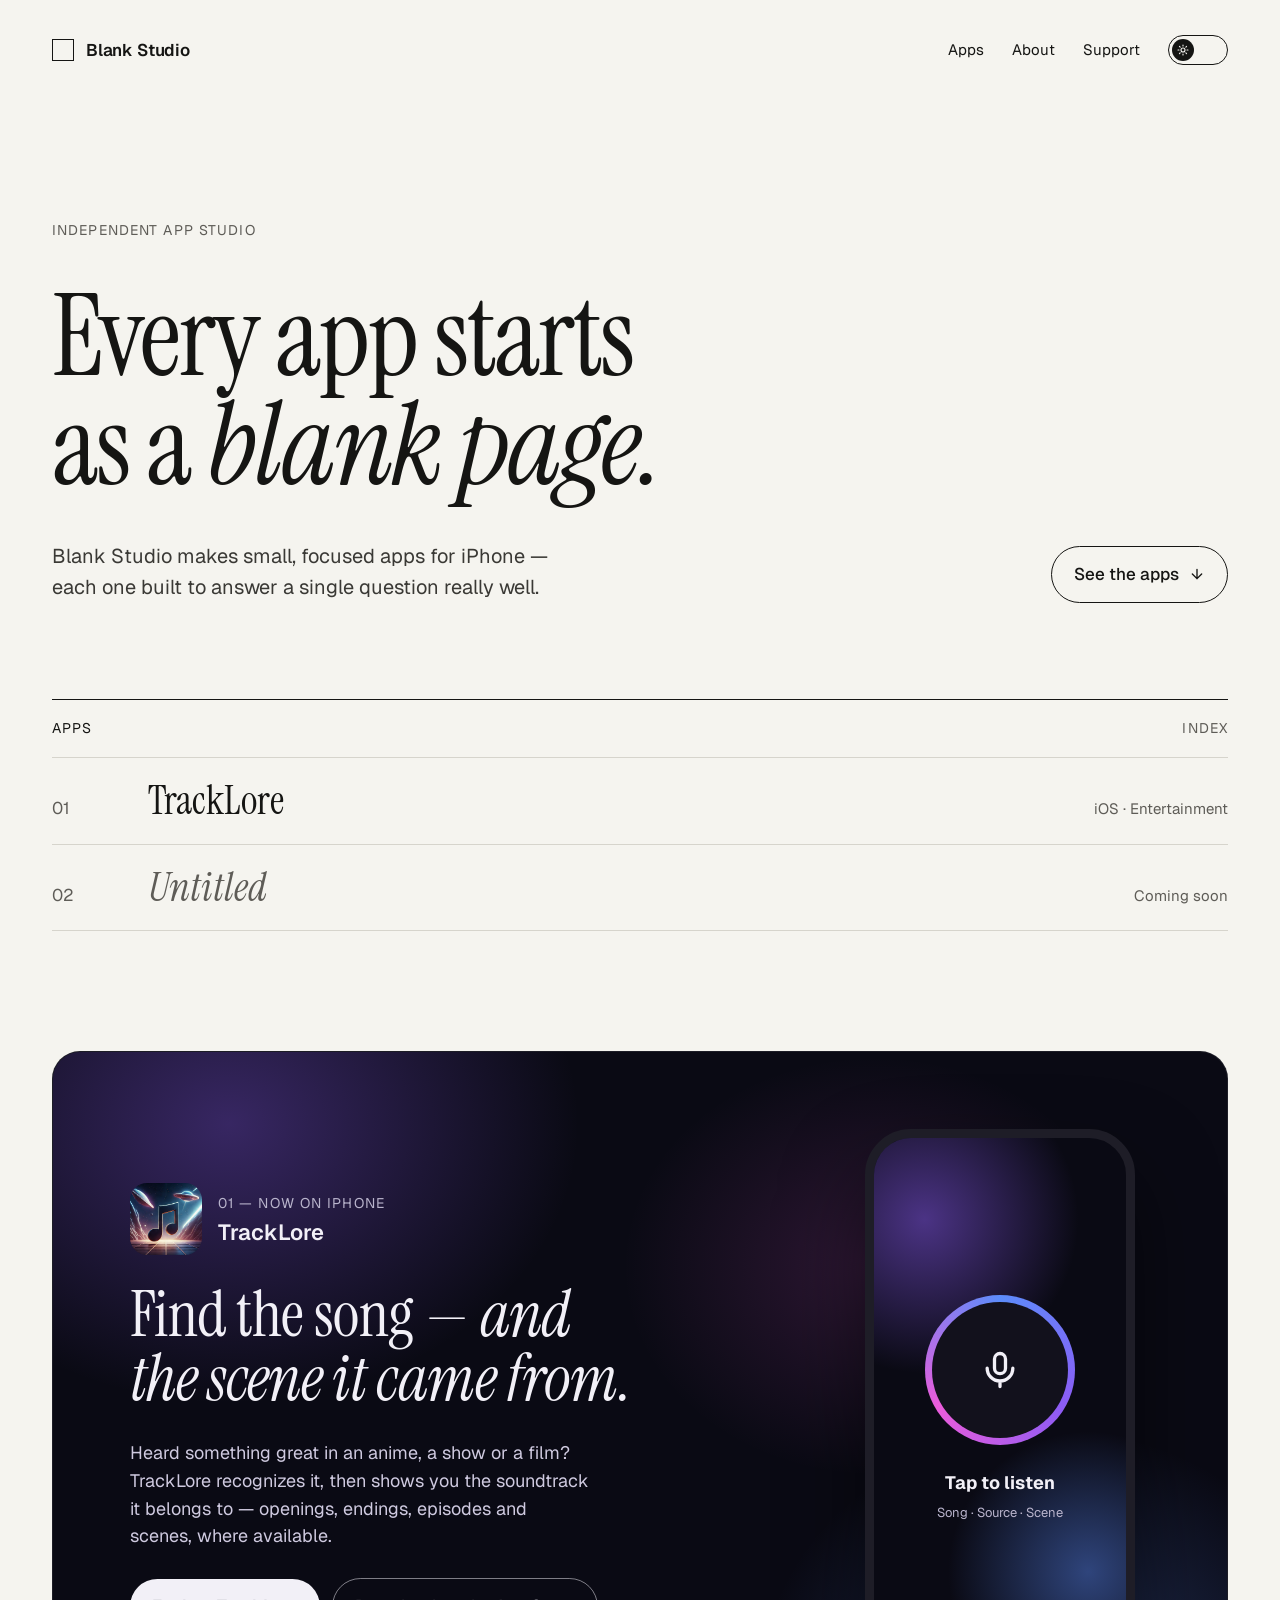
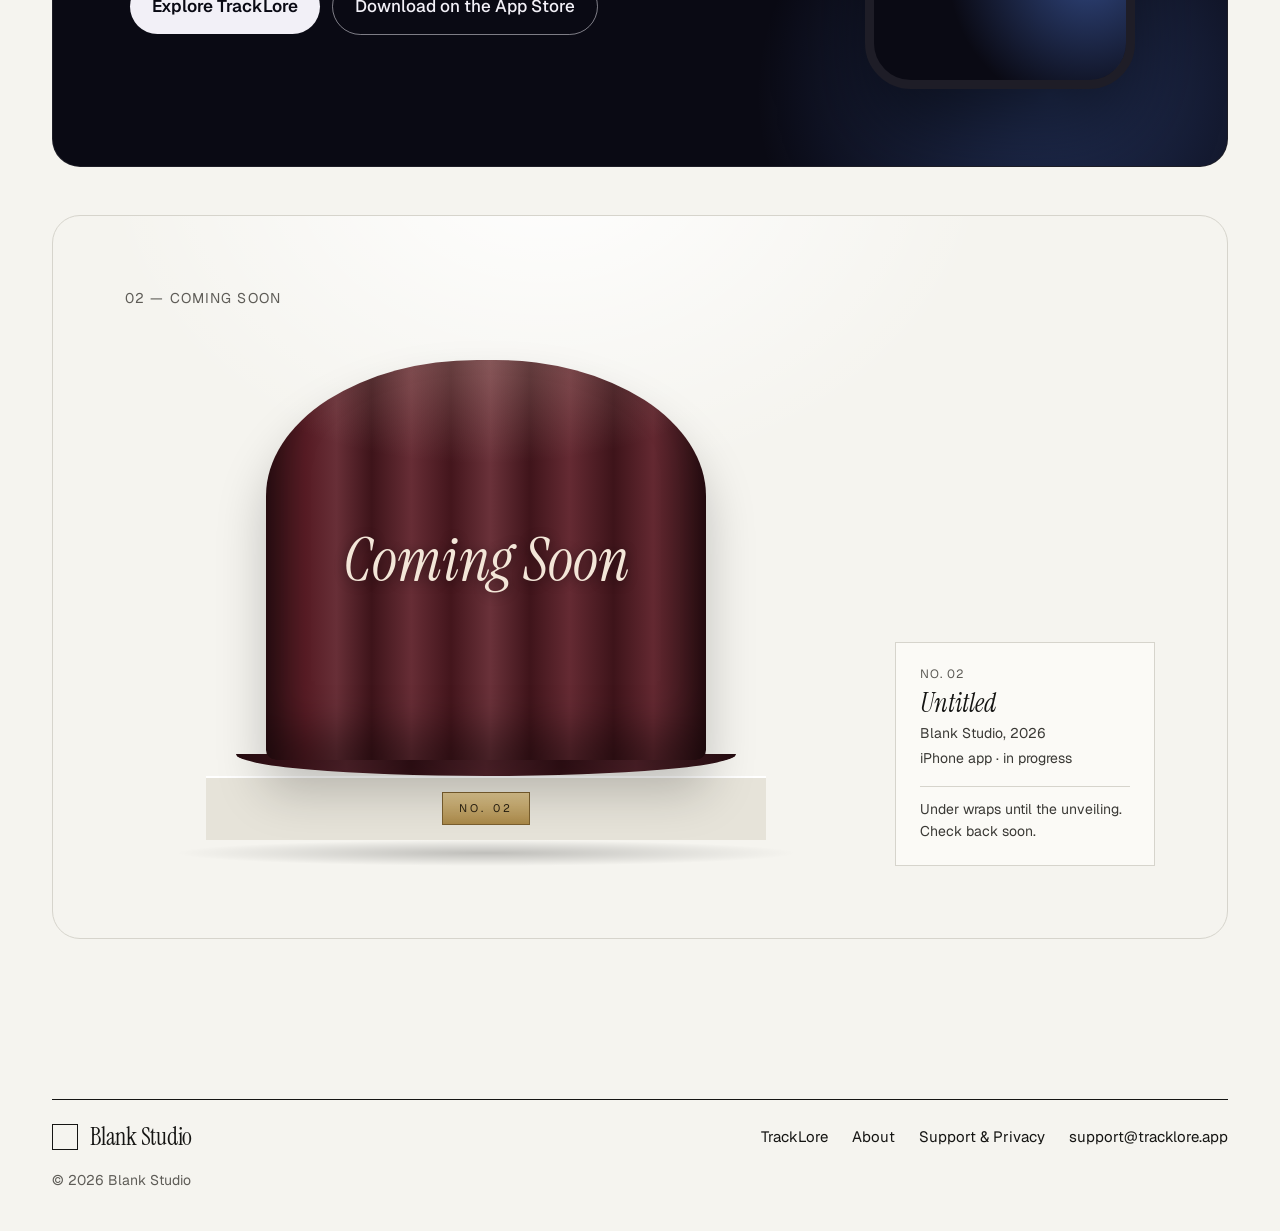
==== index.html @ 92d8fb65 "Add files via upload" ====
<!doctype html>
<html lang="en">
<head>
  <meta charset="utf-8">
  <meta name="viewport" content="width=device-width, initial-scale=1">
  <title>Blank Studio — Small, focused apps for iPhone</title>
  <meta name="description" content="Blank Studio is an independent app studio making small, focused apps for iPhone, including TrackLore.">
  <meta property="og:title" content="Blank Studio">
  <meta property="og:description" content="Small, focused apps for iPhone.">
  <link rel="icon" href="images/favicon.svg" type="image/svg+xml">
  <script>(function(){try{var t=localStorage.getItem('theme');if(!t){t=window.matchMedia('(prefers-color-scheme: dark)').matches?'dark':'light';}document.documentElement.setAttribute('data-theme',t);}catch(e){}})();</script>
  <link rel="preconnect" href="https://fonts.googleapis.com">
  <link rel="preconnect" href="https://fonts.gstatic.com" crossorigin>
  <link href="https://fonts.googleapis.com/css2?family=Instrument+Serif:ital@0;1&family=Geist:wght@400;500;600&display=swap" rel="stylesheet">
  <link rel="stylesheet" href="css/styles.css">
</head>
<body>
  <a class="skip-link" href="#main">Skip to content</a>

  <header class="wrap site-header">
    <a class="brand" href="index.html">
      <span class="brand-mark" aria-hidden="true"></span>
      <span class="brand-name">Blank Studio</span>
    </a>
    <nav class="nav" aria-label="Main">
      <a href="#apps">Apps</a>
      <a href="about.html">About</a>
      <a href="support.html">Support</a>
    </nav>
    <button class="theme-toggle" type="button" aria-label="Dark mode" aria-pressed="false">
      <span class="track">
        <span class="knob">
          <svg class="icon-sun" width="12" height="12" viewBox="0 0 24 24" fill="none" stroke="currentColor" stroke-width="2.2" stroke-linecap="round" aria-hidden="true"><circle cx="12" cy="12" r="4"/><path d="M12 2v2M12 20v2M4.9 4.9l1.4 1.4M17.7 17.7l1.4 1.4M2 12h2M20 12h2M4.9 19.1l1.4-1.4M17.7 6.3l1.4-1.4"/></svg>
          <svg class="icon-moon" width="12" height="12" viewBox="0 0 24 24" fill="none" stroke="currentColor" stroke-width="2.2" stroke-linecap="round" stroke-linejoin="round" aria-hidden="true"><path d="M20 14.5A8 8 0 1 1 9.5 4a6.5 6.5 0 0 0 10.5 10.5z"/></svg>
        </span>
      </span>
    </button>
  </header>

  <main id="main">
    <section class="wrap hero">
      <p class="eyebrow">Independent app studio</p>
      <h1 class="serif">Every app starts as a <em>blank page.</em></h1>
      <div class="hero-foot">
        <p class="lede">Blank Studio makes small, focused apps for iPhone — each one built to answer a single question really well.</p>
        <a class="btn btn-outline" href="#apps">See the apps
          <svg width="16" height="16" viewBox="0 0 24 24" fill="none" stroke="currentColor" stroke-width="2" stroke-linecap="round" aria-hidden="true"><path d="M12 5v14M5 12l7 7 7-7"/></svg>
        </a>
      </div>
    </section>

    <!-- ===== Apps index: add one row per app ===== -->
    <section id="apps" class="wrap" aria-label="Apps">
      <div class="index-head"><span>Apps</span><span class="muted">Index</span></div>
      <a class="index-row" href="tracklore.html">
        <span class="num">01</span>
        <span class="name">TrackLore</span>
        <span class="meta">iOS · Entertainment</span>
      </a>
      <a class="index-row is-upcoming" href="#exhibit-02">
        <span class="num">02</span>
        <span class="name">Untitled</span>
        <span class="meta">Coming soon</span>
      </a>
    </section>

    <!-- ===== App 01: TrackLore ===== -->
    <section class="wrap section" style="margin-top: 120px" aria-labelledby="tl-heading">
      <div class="tl-panel">
        <div class="aurora" aria-hidden="true"></div>
        <div class="tl-copy">
          <div class="tl-id">
            <img src="images/tracklore-icon.jpg" alt="TrackLore app icon" width="72" height="72">
            <div>
              <span class="label">01 — Now on iPhone</span>
              <span class="title">TrackLore</span>
            </div>
          </div>
          <h2 id="tl-heading" class="serif">Find the song — <em>and the scene it came from.</em></h2>
          <p>Heard something great in an anime, a show or a film? TrackLore recognizes it, then shows you the soundtrack it belongs to — openings, endings, episodes and scenes, where available.</p>
          <div class="btn-row">
            <a class="btn btn-light" href="tracklore.html">Explore TrackLore</a>
            <a class="btn btn-ghost-light" href="https://apps.apple.com/us/app/tracklore/id6747784234">Download on the App Store</a>
          </div>
        </div>
        <div class="tl-phones">
          <div class="phone is-large" role="img" aria-label="TrackLore listening screen">
            <div class="mic-ring" style="width: 150px; height: 150px"><span>
              <svg width="44" height="44" viewBox="0 0 24 24" fill="none" stroke="#F2F0F7" stroke-width="1.8" stroke-linecap="round" stroke-linejoin="round" aria-hidden="true"><rect x="9" y="3" width="6" height="11" rx="3"/><path d="M5 11a7 7 0 0 0 14 0M12 18v3"/></svg>
            </span></div>
            <div class="caption"><strong>Tap to listen</strong><small>Song · Source · Scene</small></div>
          </div>
        </div>
      </div>
    </section>

    <!-- ===== App 02: Coming soon (replace with a full section like TrackLore's when it launches) ===== -->
    <section id="exhibit-02" class="wrap" style="margin-top: 48px" aria-label="Coming soon">
      <div class="exhibit">
        <span class="eyebrow exhibit-tag">02 — Coming soon</span>
        <div class="exhibit-stage">
          <div class="velvet" role="img" aria-label="A covered exhibit draped in velvet, labelled Coming Soon"><span>Coming Soon</span></div>
          <div class="velvet-hem" aria-hidden="true"></div>
          <div class="plinth"><span class="plaque">No. 02</span></div>
          <div class="floor-shadow" aria-hidden="true"></div>
        </div>
        <aside class="wall-label" aria-label="Exhibit label">
          <span class="eyebrow" style="font-size: 12px">No. 02</span>
          <span class="title">Untitled</span>
          <span>Blank Studio, 2026</span>
          <span>iPhone app · in progress</span>
          <span class="note">Under wraps until the unveiling. Check back soon.</span>
        </aside>
      </div>
    </section>
  </main>

  <footer class="wrap site-footer">
    <div class="footer-row">
      <a class="brand footer-brand" href="index.html">
        <span class="brand-mark" aria-hidden="true"></span>
        <span class="brand-name">Blank Studio</span>
      </a>
      <nav class="footer-nav" aria-label="Footer">
        <a href="tracklore.html">TrackLore</a>
        <a href="about.html">About</a>
        <a href="support.html">Support &amp; Privacy</a>
        <a href="mailto:support@tracklore.app">support@tracklore.app</a>
      </nav>
    </div>
    <span class="copyright">© 2026 Blank Studio</span>
  </footer>

  <script src="js/theme.js"></script>
</body>
</html>
---- css/styles.css ----
/* ==========================================================================
   Blank Studio — site styles
   Colors live in the variables below. Light is the default; dark mode
   switches them when <html data-theme="dark"> is set by js/theme.js.
   ========================================================================== */

:root {
  --bg: #F5F4EF;
  --ink: #151513;
  --muted: #5E5C57;
  --body: #3A3935;
  --line: #D6D4CC;
  --dash: #A8A59C;
  --plinth: #E6E3D9;
  --plinth-edge: #FFFFFF;
  --card: #FBFAF6;
  --spot: rgba(255, 255, 255, 0.95);

  --serif: "Instrument Serif", Georgia, serif;
  --sans: "Geist", "Helvetica Neue", Arial, sans-serif;
  --max: 1240px;
  --gutter: 32px;
  --radius: 28px;

  color-scheme: light;
}

[data-theme="dark"] {
  --bg: #0F0F0E;
  --ink: #EDEBE4;
  --muted: #9B988F;
  --body: #C9C6BD;
  --line: #2E2D2A;
  --dash: #55534D;
  --plinth: #1C1B19;
  --plinth-edge: #34322E;
  --card: #161614;
  --spot: rgba(255, 232, 196, 0.10);

  color-scheme: dark;
}

/* ---------- Base ---------- */

*, *::before, *::after { box-sizing: border-box; }

html { scroll-behavior: smooth; }
@media (prefers-reduced-motion: reduce) {
  html { scroll-behavior: auto; }
  *, *::before, *::after { transition: none !important; }
}

body {
  margin: 0;
  background: var(--bg);
  color: var(--ink);
  font-family: var(--sans);
  font-size: 17px;
  line-height: 1.55;
  -webkit-font-smoothing: antialiased;
  transition: background-color 0.45s ease, color 0.45s ease;
}

img { max-width: 100%; display: block; }
a { color: var(--ink); }
a:hover { color: var(--muted); }
h1, h2, h3, p { margin: 0; }
em { font-style: italic; }

:focus-visible { outline: 2px solid var(--ink); outline-offset: 3px; }

.skip-link {
  position: absolute; left: 16px; top: -48px;
  padding: 10px 16px; background: var(--ink); color: var(--bg);
  border-radius: 999px; text-decoration: none; z-index: 10;
}
.skip-link:focus { top: 16px; color: var(--bg); }

.wrap { max-width: var(--max); margin: 0 auto; padding: 0 var(--gutter); }
.serif { font-family: var(--serif); font-weight: 400; }
.eyebrow { font-size: 14px; letter-spacing: 0.08em; text-transform: uppercase; color: var(--muted); }
.muted { color: var(--muted); }
.plain { text-decoration: none; }
.section { margin-top: 140px; }

/* ---------- Header ---------- */

.site-header {
  display: flex; flex-wrap: wrap; align-items: center; gap: 16px;
  padding-top: 28px; padding-bottom: 28px;
}
.brand { display: flex; align-items: center; gap: 12px; text-decoration: none; color: var(--ink); }
.brand:hover { color: var(--ink); }
.brand-mark { width: 22px; height: 22px; border: 1.5px solid var(--ink); display: block; }
.brand-name { font-weight: 600; letter-spacing: -0.01em; }

.nav { margin-left: auto; display: flex; flex-wrap: wrap; gap: 28px; font-size: 15px; }
.nav a { text-decoration: none; }
.nav a[aria-current="page"] { text-decoration: underline; text-underline-offset: 6px; }

/* Dark mode toggle */
.theme-toggle {
  font: inherit; display: inline-flex; align-items: center;
  min-height: 44px; padding: 0; margin-left: 12px;
  background: transparent; border: 0; cursor: pointer; color: var(--ink);
}
.theme-toggle .track {
  position: relative; display: block; width: 60px; height: 30px;
  border: 1px solid var(--ink); border-radius: 999px;
}
.theme-toggle .knob {
  position: absolute; top: 3px; left: 3px; width: 22px; height: 22px;
  border-radius: 50%; background: var(--ink); color: var(--bg);
  display: flex; align-items: center; justify-content: center;
  transition: left 0.35s cubic-bezier(0.4, 0, 0.2, 1), background-color 0.45s ease;
}
[data-theme="dark"] .theme-toggle .knob { left: 33px; }
.theme-toggle .icon-moon { display: none; }
[data-theme="dark"] .theme-toggle .icon-moon { display: block; }
[data-theme="dark"] .theme-toggle .icon-sun { display: none; }

/* ---------- Buttons ---------- */

.btn {
  display: inline-flex; align-items: center; gap: 10px;
  min-height: 48px; padding: 14px 22px; border-radius: 999px;
  text-decoration: none; font: inherit; font-weight: 600; cursor: pointer;
}
.btn-outline { border: 1.5px solid var(--ink); color: var(--ink); background: transparent; font-weight: 500; }
.btn-solid { background: var(--ink); color: var(--bg); border: 0; }
.btn-solid:hover { color: var(--bg); opacity: 0.85; }
.btn-light { background: #F2F0F7; color: #0A0A14; }
.btn-light:hover { color: #0A0A14; opacity: 0.9; }
.btn-ghost-light { border: 1.5px solid rgba(242, 240, 247, 0.5); color: #F2F0F7; font-weight: 500; }
.btn-ghost-light:hover { color: #F2F0F7; border-color: #F2F0F7; }
.btn-row { display: flex; flex-wrap: wrap; align-items: center; gap: 12px; }

/* ---------- Home hero ---------- */

.hero { padding-top: 120px; padding-bottom: 96px; display: flex; flex-direction: column; gap: 40px; }
.hero h1 { font-size: clamp(56px, 9vw, 136px); line-height: 0.95; letter-spacing: -0.02em; text-wrap: balance; }
.hero-foot { display: flex; flex-wrap: wrap; gap: 32px; justify-content: space-between; align-items: flex-end; }
.lede { max-width: 520px; font-size: 20px; color: var(--body); text-wrap: pretty; }

/* ---------- Apps index ---------- */

.index-head {
  display: flex; justify-content: space-between; align-items: baseline;
  border-top: 1.5px solid var(--ink); padding: 18px 0;
  font-size: 14px; letter-spacing: 0.08em; text-transform: uppercase;
}
.index-row {
  display: grid; grid-template-columns: 80px 1fr auto; gap: 16px; align-items: baseline;
  padding: 22px 0; border-top: 1px solid var(--line); text-decoration: none;
}
.index-row:last-child { border-bottom: 1px solid var(--line); }
.index-row .num, .index-row .meta { color: var(--muted); }
.index-row .meta { font-size: 15px; }
.index-row .name { font-family: var(--serif); font-size: 40px; line-height: 1; }
.index-row.is-upcoming { color: var(--muted); }
.index-row.is-upcoming .name { font-style: italic; }

/* ---------- TrackLore panel (keeps the app's own dark look in both themes) ---------- */

.tl-panel {
  position: relative; overflow: hidden;
  background: #0A0A14; color: #F2F0F7;
  border: 1px solid rgba(255, 255, 255, 0.08); border-radius: var(--radius);
  display: flex; flex-wrap: wrap; align-items: center; gap: 48px;
  padding: clamp(32px, 6vw, 80px);
}
.tl-panel > * { position: relative; }
.tl-panel .aurora {
  position: absolute; inset: 0; pointer-events: none;
  background:
    radial-gradient(500px 400px at 15% 10%, rgba(140, 92, 245, 0.35), transparent 70%),
    radial-gradient(420px 380px at 85% 90%, rgba(92, 140, 250, 0.30), transparent 70%),
    radial-gradient(360px 300px at 70% 30%, rgba(235, 92, 219, 0.16), transparent 70%);
}
.tl-copy { flex: 1 1 380px; display: flex; flex-direction: column; gap: 28px; }
.tl-copy h2 { font-size: clamp(40px, 5vw, 68px); line-height: 1; letter-spacing: -0.01em; text-wrap: balance; }
.tl-copy p { max-width: 460px; color: #CFCAE0; font-size: 18px; text-wrap: pretty; }
.tl-id { display: flex; align-items: center; gap: 16px; }
.tl-id img { width: 72px; height: 72px; border-radius: 17px; object-fit: cover; }
.tl-id .label { font-size: 14px; letter-spacing: 0.08em; text-transform: uppercase; color: #B9B4CC; }
.tl-id .title { font-size: 22px; font-weight: 600; display: block; }
.tl-phones { flex: 0 1 300px; display: flex; justify-content: center; gap: 20px; flex-wrap: wrap; }

/* Phone mockups */
.phone {
  width: 250px; height: 520px; border-radius: 44px; flex: none;
  background: #0A0A14; color: #F2F0F7; border: 8px solid #1E1D27;
  box-shadow: 0 40px 80px rgba(0, 0, 0, 0.5);
  position: relative; overflow: hidden;
  display: flex; flex-direction: column; align-items: center; justify-content: center; gap: 24px;
}
.phone > * { position: relative; }
.phone::before {
  content: ""; position: absolute; inset: 0;
  background:
    radial-gradient(220px 220px at 20% 15%, rgba(140, 92, 245, 0.5), transparent 70%),
    radial-gradient(200px 200px at 85% 80%, rgba(92, 140, 250, 0.45), transparent 70%);
}
.phone.is-large { width: 270px; height: 560px; border-width: 9px; border-radius: 46px; }
.phone.is-offset { margin-top: 48px; }
.mic-ring {
  width: 140px; height: 140px; border-radius: 50%;
  background: conic-gradient(#5C8CFA, #8C5CF5, #EB5CDB, #5C8CFA);
  display: flex; align-items: center; justify-content: center;
}
.mic-ring span {
  width: calc(100% - 14px); height: calc(100% - 14px); border-radius: 50%;
  background: #12111C; display: flex; align-items: center; justify-content: center;
}
.phone .caption { display: flex; flex-direction: column; align-items: center; gap: 6px; }
.phone .caption strong { font-size: 18px; }
.phone .caption small { font-size: 13px; color: #B9B4CC; }

.phone.is-result { justify-content: flex-start; align-items: stretch; gap: 14px; padding: 48px 18px 18px; }
.phone.is-result::before {
  background:
    radial-gradient(220px 200px at 80% 10%, rgba(235, 92, 219, 0.35), transparent 70%),
    radial-gradient(200px 200px at 10% 90%, rgba(140, 92, 245, 0.4), transparent 70%);
}
.phone .art { width: 100%; aspect-ratio: 1; border-radius: 16px; background: linear-gradient(135deg, #5C8CFA, #8C5CF5 55%, #EB5CDB); }
.phone .song { display: flex; flex-direction: column; gap: 2px; }
.phone .song strong { font-size: 16px; }
.phone .song small { font-size: 13px; color: #B9B4CC; }
.phone .source {
  background: rgba(255, 255, 255, 0.08); border: 1px solid rgba(255, 255, 255, 0.14);
  border-radius: 14px; padding: 10px 12px; display: flex; flex-direction: column; gap: 2px;
}
.phone .source small { font-size: 11px; letter-spacing: 0.08em; text-transform: uppercase; color: #B9B4CC; }
.phone .source strong { font-size: 13px; }

/* ---------- "Coming soon" exhibit ---------- */

.exhibit {
  position: relative; overflow: hidden;
  border: 1px solid var(--line); border-radius: var(--radius);
  background: radial-gradient(620px 460px at 42% -8%, var(--spot), transparent 72%);
  padding: clamp(32px, 6vw, 72px);
  display: flex; flex-wrap: wrap; align-items: flex-end; justify-content: space-between; gap: 48px;
  transition: border-color 0.45s ease;
}
.exhibit-tag { position: absolute; top: clamp(32px, 6vw, 72px); left: clamp(32px, 6vw, 72px); }
.exhibit-stage { flex: 1 1 520px; display: flex; flex-direction: column; align-items: center; padding-top: 72px; }
.velvet {
  position: relative; width: min(440px, 100%); height: 400px;
  border-radius: 48% 48% 10px 10px / 34% 34% 10px 10px;
  background:
    radial-gradient(110% 55% at 50% -6%, rgba(255, 236, 214, 0.26), transparent 58%),
    linear-gradient(90deg,
      rgba(0,0,0,0.5) 0%, rgba(0,0,0,0.05) 9%, rgba(255,255,255,0.08) 16%,
      rgba(0,0,0,0.32) 24%, rgba(255,255,255,0.07) 33%, rgba(0,0,0,0.26) 42%,
      rgba(255,255,255,0.09) 51%, rgba(0,0,0,0.3) 60%, rgba(255,255,255,0.06) 69%,
      rgba(0,0,0,0.32) 79%, rgba(255,255,255,0.05) 88%, rgba(0,0,0,0.55) 100%),
    #5B1D26;
  box-shadow: inset 0 -30px 40px rgba(0, 0, 0, 0.35), 0 30px 50px rgba(0, 0, 0, 0.22);
  display: flex; align-items: center; justify-content: center;
}
.velvet span {
  font-family: var(--serif); font-style: italic;
  font-size: clamp(40px, 5vw, 60px); line-height: 1; color: #F3E6D8;
  text-shadow: 0 2px 12px rgba(0, 0, 0, 0.45);
}
.velvet-hem {
  width: min(500px, 108%); height: 22px; margin-top: -6px;
  border-radius: 0 0 50% 50% / 0 0 100% 100%;
  background:
    linear-gradient(90deg, rgba(0,0,0,0.5) 0%, rgba(0,0,0,0.1) 12%, rgba(255,255,255,0.06) 22%,
      rgba(0,0,0,0.3) 35%, rgba(255,255,255,0.06) 50%, rgba(0,0,0,0.3) 65%,
      rgba(255,255,255,0.05) 80%, rgba(0,0,0,0.5) 100%),
    #4A1720;
}
.plinth {
  width: min(560px, 100%); height: 64px;
  background: var(--plinth); border-top: 2px solid var(--plinth-edge);
  display: flex; align-items: center; justify-content: center;
  transition: background-color 0.45s ease;
}
.plaque {
  font-size: 11px; letter-spacing: 0.3em; text-transform: uppercase; color: #2A2112;
  padding: 7px 16px; border: 1px solid #7A5F2E;
  background: linear-gradient(180deg, #DCC48E, #A98848);
}
.floor-shadow { width: min(620px, 110%); height: 26px; border-radius: 50%; background: radial-gradient(closest-side, rgba(0, 0, 0, 0.22), transparent); }
.wall-label {
  flex: 0 1 260px; background: var(--card); border: 1px solid var(--line);
  padding: 22px 24px; display: flex; flex-direction: column; gap: 4px;
  font-size: 14px; color: var(--body); transition: background-color 0.45s ease;
}
.wall-label .title { font-family: var(--serif); font-style: italic; font-size: 26px; line-height: 1.2; color: var(--ink); }
.wall-label .note { margin-top: 12px; padding-top: 12px; border-top: 1px solid var(--line); }

/* ---------- Footer ---------- */

.site-footer { margin-top: 160px; padding-bottom: 40px; display: flex; flex-direction: column; gap: 20px; }
.footer-row {
  display: flex; flex-wrap: wrap; justify-content: space-between; align-items: center; gap: 20px;
  border-top: 1.5px solid var(--ink); padding-top: 24px; font-size: 15px;
}
.footer-brand .brand-mark { width: 26px; height: 26px; }
.footer-brand .brand-name { font-family: var(--serif); font-weight: 400; font-size: 24px; line-height: 1; }
.footer-nav { display: flex; flex-wrap: wrap; gap: 24px; }
.footer-nav a { text-decoration: none; }
.copyright { font-size: 14px; color: var(--muted); }

/* ---------- TrackLore page ---------- */

.crumbs { display: flex; gap: 8px; font-size: 14px; color: var(--muted); padding-top: 8px; }
.crumbs a { color: var(--muted); text-decoration: none; }
.tl-hero { margin-top: 24px; }
.tl-hero .tl-panel { gap: 56px; padding: clamp(32px, 6vw, 88px); }
.tl-hero .tl-copy { flex: 1 1 420px; }
.tl-hero h1 { font-size: clamp(48px, 6vw, 88px); line-height: 0.98; letter-spacing: -0.015em; text-wrap: balance; }
.tl-hero .tl-id img { width: 88px; height: 88px; border-radius: 20px; }
.tl-hero .tl-id .name { font-size: 28px; font-weight: 600; letter-spacing: -0.01em; display: block; }
.tl-hero .tl-id .sub { color: #B9B4CC; }
.tl-hero .tl-phones { flex: 1 1 440px; }
.tl-hero .phone { width: 230px; height: 480px; border-radius: 40px; }
.tl-hero .mic-ring { width: 128px; height: 128px; }
.small-light { font-size: 14px; color: #B9B4CC; }

.big-statement { font-size: clamp(40px, 5vw, 72px); line-height: 1; letter-spacing: -0.01em; max-width: 820px; text-wrap: balance; }
.steps {
  list-style: none; margin: 56px 0 0; padding: 0;
  display: grid; grid-template-columns: repeat(auto-fit, minmax(min(300px, 100%), 1fr)); gap: 32px;
}
.steps li { border-top: 1.5px solid var(--ink); padding-top: 20px; display: flex; flex-direction: column; gap: 10px; }
.steps h3 { font-size: 22px; font-weight: 600; }
.steps p { color: var(--body); }

.feature-cols { display: grid; grid-template-columns: repeat(auto-fit, minmax(min(340px, 100%), 1fr)); gap: 48px; }
.feature-cols ul { margin: 18px 0 0; padding: 0; list-style: none; }
.feature-cols li { padding: 14px 0; border-top: 1px solid var(--line); }
.feature-cols li:last-child { border-bottom: 1px solid var(--line); }

.pricing {
  border: 1.5px solid var(--ink); border-radius: var(--radius); padding: clamp(32px, 6vw, 72px);
  display: flex; flex-wrap: wrap; gap: 48px; justify-content: space-between; align-items: flex-end;
}
.pricing-copy { flex: 1 1 420px; display: flex; flex-direction: column; gap: 18px; }
.pricing-copy h2 { font-size: clamp(40px, 5vw, 64px); line-height: 1; }
.pricing-copy p { max-width: 520px; color: var(--body); }
.price-box { flex: 0 1 320px; display: flex; flex-direction: column; gap: 6px; border-left: 1.5px solid var(--ink); padding-left: 28px; }
.price-box .price { font-family: var(--serif); font-size: 48px; line-height: 1; }

.closing { display: flex; flex-direction: column; align-items: flex-start; gap: 28px; }
.closing h2 { font-size: clamp(48px, 7vw, 104px); line-height: 0.95; letter-spacing: -0.02em; }
.fine-print { max-width: 680px; font-size: 14px; color: var(--muted); }

/* ---------- About ---------- */

.about-hero { padding-top: 96px; display: flex; flex-wrap: wrap; gap: 64px; align-items: flex-start; }
.about-copy { flex: 1 1 560px; display: flex; flex-direction: column; gap: 32px; }
.about-copy h1 { font-size: clamp(48px, 7vw, 104px); line-height: 0.95; letter-spacing: -0.02em; text-wrap: balance; }
.about-copy .story { display: flex; flex-direction: column; gap: 18px; max-width: 600px; font-size: 19px; color: var(--body); }
.photo-placeholder {
  flex: 0 1 380px; aspect-ratio: 4 / 5; border: 1.5px dashed var(--dash); border-radius: 4px;
  display: flex; align-items: center; justify-content: center; color: var(--muted); font-size: 15px;
}
.contact { display: flex; flex-wrap: wrap; gap: 64px; }
.contact-intro { flex: 1 1 360px; display: flex; flex-direction: column; gap: 16px; border-top: 1.5px solid var(--ink); padding-top: 20px; }
.contact-intro h2 { font-size: 48px; line-height: 1; }
.contact-intro p { color: var(--body); max-width: 360px; }
.contact-intro .email { font-size: 20px; font-weight: 500; }
.contact-form { flex: 1 1 520px; display: flex; flex-direction: column; gap: 20px; border-top: 1.5px solid var(--ink); padding-top: 20px; }
.field-row { display: grid; grid-template-columns: repeat(auto-fit, minmax(min(220px, 100%), 1fr)); gap: 20px; }
.field { display: flex; flex-direction: column; gap: 8px; }
.field label { font-size: 14px; color: var(--body); }
.field input, .field textarea, .field select {
  font: inherit; color: var(--ink); padding: 14px 16px;
  border: 1.5px solid var(--ink); border-radius: 0; background: transparent;
}
.field textarea { resize: vertical; }
.contact-form .btn { align-self: flex-start; }

/* ---------- Support & privacy ---------- */

.support-hero { padding-top: 80px; padding-bottom: 64px; display: flex; flex-wrap: wrap; gap: 32px; align-items: flex-end; justify-content: space-between; }
.support-hero h1 { font-size: clamp(48px, 7vw, 96px); line-height: 0.95; letter-spacing: -0.02em; }
.app-chip { display: flex; align-items: center; gap: 12px; margin-bottom: 20px; font-weight: 600; }
.app-chip img { width: 44px; height: 44px; border-radius: 10px; object-fit: cover; }
.app-picker select { min-width: 220px; min-height: 48px; font-size: 16px; }
.support-layout { display: flex; flex-wrap: wrap; gap: 64px; align-items: flex-start; }
.toc { flex: 1 1 200px; max-width: 240px; display: flex; flex-direction: column; border-top: 1.5px solid var(--ink); font-size: 15px; }
.toc a { padding: 14px 0; border-bottom: 1px solid var(--line); text-decoration: none; }
.support-main { flex: 999 1 560px; min-width: 0; display: flex; flex-direction: column; gap: 96px; }
.support-main section { border-top: 1.5px solid var(--ink); padding-top: 20px; display: flex; flex-direction: column; gap: 18px; scroll-margin-top: 24px; }
.support-main h2 { font-size: 44px; line-height: 1; }
.support-main .copy { max-width: 640px; color: var(--body); }
.support-main .email { font-size: 22px; font-weight: 500; }
.faq { display: flex; flex-direction: column; }
.faq details { border-top: 1px solid var(--line); padding: 18px 0; }
.faq details:last-child { border-bottom: 1px solid var(--line); }
.faq summary { font-weight: 600; cursor: pointer; }
.faq p { margin-top: 10px; color: var(--body); max-width: 640px; }
.policy { display: flex; flex-direction: column; gap: 24px; max-width: 680px; color: var(--body); }
.policy h3 { font-size: 18px; color: var(--ink); margin-bottom: 6px; }

/* ---------- Small screens ---------- */

@media (max-width: 640px) {
  :root { --gutter: 20px; --radius: 22px; }
  .hero { padding-top: 64px; padding-bottom: 64px; }
  .section { margin-top: 96px; }
  .index-row { grid-template-columns: 40px 1fr; }
  .index-row .meta { grid-column: 2; }
  .index-row .name { font-size: 32px; }
  .nav { gap: 20px; order: 3; width: 100%; margin-left: 0; }
  .theme-toggle { margin-left: auto; }
  .phone.is-offset { margin-top: 0; }
  .price-box { border-left: 0; padding-left: 0; border-top: 1.5px solid var(--ink); padding-top: 20px; }
  .velvet { height: 300px; }
  .site-footer { margin-top: 112px; }
}
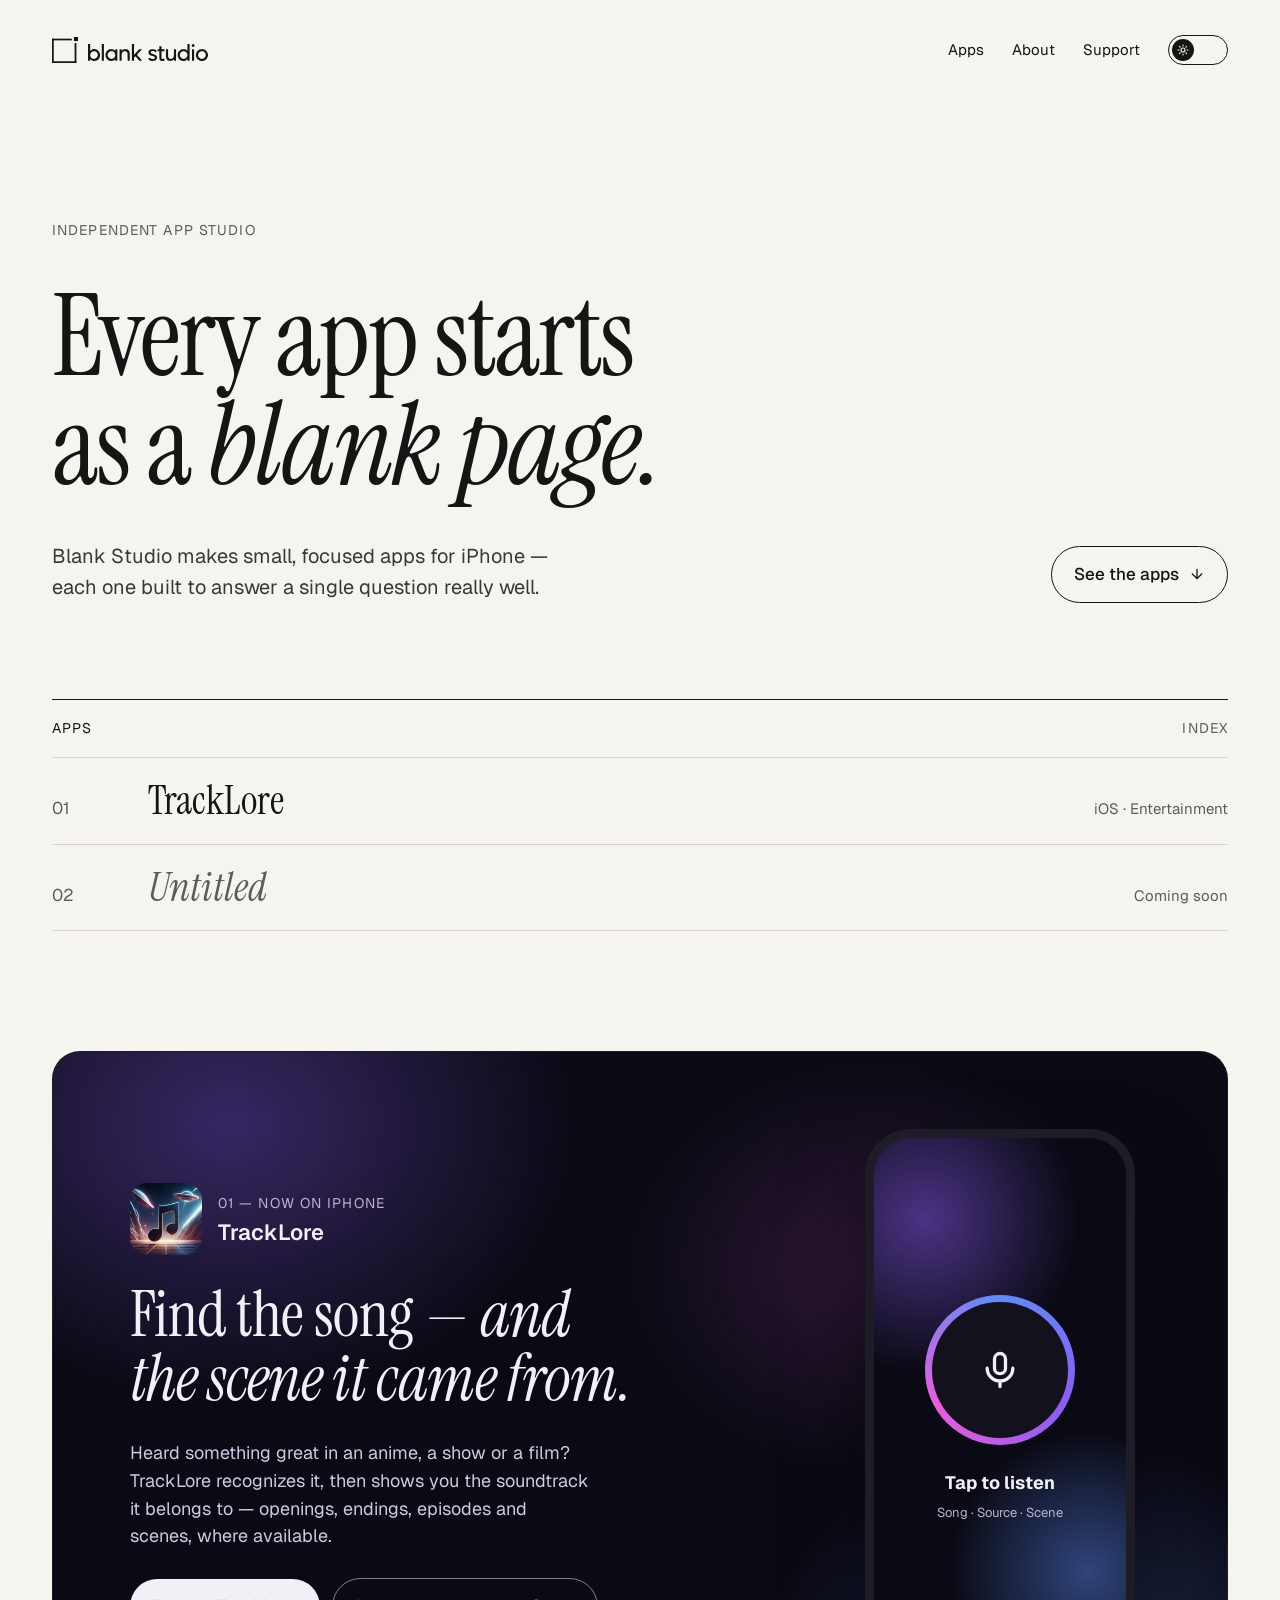
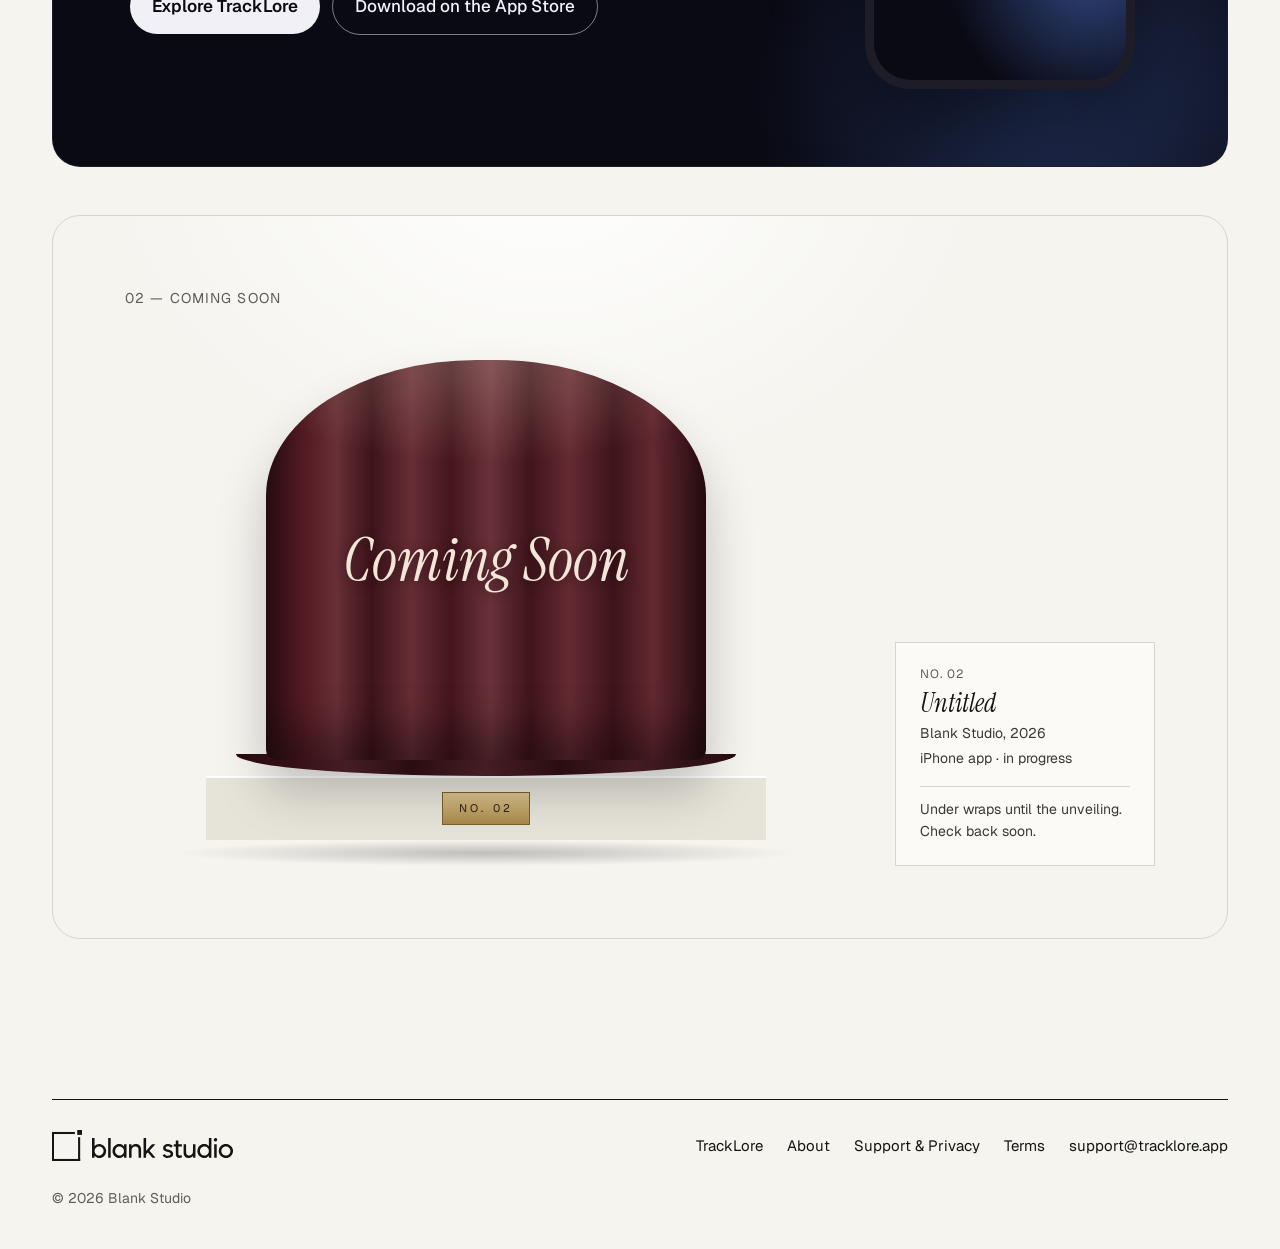
==== commit 8e83f442: "Add Blank Studio logo and TrackLore terms of use" ====
--- a/index.html
+++ b/index.html
@@ -8,6 +8,10 @@
   <meta property="og:title" content="Blank Studio">
   <meta property="og:description" content="Small, focused apps for iPhone.">
   <link rel="icon" href="images/favicon.svg" type="image/svg+xml">
+  <link rel="apple-touch-icon" href="images/apple-touch-icon.png">
+  <meta property="og:site_name" content="Blank Studio">
+  <meta property="og:image" content="https://blankstudio91.github.io/images/og-image.png">
+  <meta name="twitter:card" content="summary_large_image">
   <script>(function(){try{var t=localStorage.getItem('theme');if(!t){t=window.matchMedia('(prefers-color-scheme: dark)').matches?'dark':'light';}document.documentElement.setAttribute('data-theme',t);}catch(e){}})();</script>
   <link rel="preconnect" href="https://fonts.googleapis.com">
   <link rel="preconnect" href="https://fonts.gstatic.com" crossorigin>
@@ -18,9 +22,9 @@
   <a class="skip-link" href="#main">Skip to content</a>
 
   <header class="wrap site-header">
-    <a class="brand" href="index.html">
-      <span class="brand-mark" aria-hidden="true"></span>
-      <span class="brand-name">Blank Studio</span>
+    <a class="brand" href="index.html" aria-label="Blank Studio home">
+      <img class="logo-mark" src="images/logo-mark.svg" alt="" width="26" height="26">
+      <img class="logo-word" src="images/logo-wordmark.svg" alt="" width="120" height="17">
     </a>
     <nav class="nav" aria-label="Main">
       <a href="#apps">Apps</a>
@@ -117,14 +121,15 @@
 
   <footer class="wrap site-footer">
     <div class="footer-row">
-      <a class="brand footer-brand" href="index.html">
-        <span class="brand-mark" aria-hidden="true"></span>
-        <span class="brand-name">Blank Studio</span>
+      <a class="brand footer-brand" href="index.html" aria-label="Blank Studio home">
+        <img class="logo-mark" src="images/logo-mark.svg" alt="" width="26" height="26">
+        <img class="logo-word" src="images/logo-wordmark.svg" alt="" width="120" height="17">
       </a>
       <nav class="footer-nav" aria-label="Footer">
         <a href="tracklore.html">TrackLore</a>
         <a href="about.html">About</a>
         <a href="support.html">Support &amp; Privacy</a>
+        <a href="support.html#terms">Terms</a>
         <a href="mailto:support@tracklore.app">support@tracklore.app</a>
       </nav>
     </div>
--- a/css/styles.css
+++ b/css/styles.css
@@ -89,10 +89,16 @@
   display: flex; flex-wrap: wrap; align-items: center; gap: 16px;
   padding-top: 28px; padding-bottom: 28px;
 }
-.brand { display: flex; align-items: center; gap: 12px; text-decoration: none; color: var(--ink); }
-.brand:hover { color: var(--ink); }
-.brand-mark { width: 22px; height: 22px; border: 1.5px solid var(--ink); display: block; }
-.brand-name { font-weight: 600; letter-spacing: -0.01em; }
+.brand { display: flex; align-items: center; gap: 10px; text-decoration: none; color: var(--ink); min-height: 44px; }
+.brand:hover { color: var(--ink); opacity: 0.75; }
+
+/* Logo: dark SVGs, inverted to light in dark mode. */
+.logo-mark, .logo-word, .logo-full { display: block; transition: filter 0.45s ease; }
+[data-theme="dark"] .logo-mark, [data-theme="dark"] .logo-word, [data-theme="dark"] .logo-full { filter: invert(1); }
+.logo-mark { width: 26px; height: auto; }
+.logo-word { height: 17px; width: auto; margin-top: 4px; }
+.footer-brand .logo-mark { width: 30px; }
+.footer-brand .logo-word { height: 20px; }
 
 .nav { margin-left: auto; display: flex; flex-wrap: wrap; gap: 28px; font-size: 15px; }
 .nav a { text-decoration: none; }
@@ -300,8 +306,6 @@
   display: flex; flex-wrap: wrap; justify-content: space-between; align-items: center; gap: 20px;
   border-top: 1.5px solid var(--ink); padding-top: 24px; font-size: 15px;
 }
-.footer-brand .brand-mark { width: 26px; height: 26px; }
-.footer-brand .brand-name { font-family: var(--serif); font-weight: 400; font-size: 24px; line-height: 1; }
 .footer-nav { display: flex; flex-wrap: wrap; gap: 24px; }
 .footer-nav a { text-decoration: none; }
 .copyright { font-size: 14px; color: var(--muted); }
@@ -356,6 +360,8 @@
 .about-copy { flex: 1 1 560px; display: flex; flex-direction: column; gap: 32px; }
 .about-copy h1 { font-size: clamp(48px, 7vw, 104px); line-height: 0.95; letter-spacing: -0.02em; text-wrap: balance; }
 .about-copy .story { display: flex; flex-direction: column; gap: 18px; max-width: 600px; font-size: 19px; color: var(--body); }
+.about-logo { flex: 0 1 340px; align-self: center; display: flex; justify-content: center; padding: 24px 0; }
+.about-logo .logo-full { width: min(300px, 70vw); height: auto; }
 .photo-placeholder {
   flex: 0 1 380px; aspect-ratio: 4 / 5; border: 1.5px dashed var(--dash); border-radius: 4px;
   display: flex; align-items: center; justify-content: center; color: var(--muted); font-size: 15px;
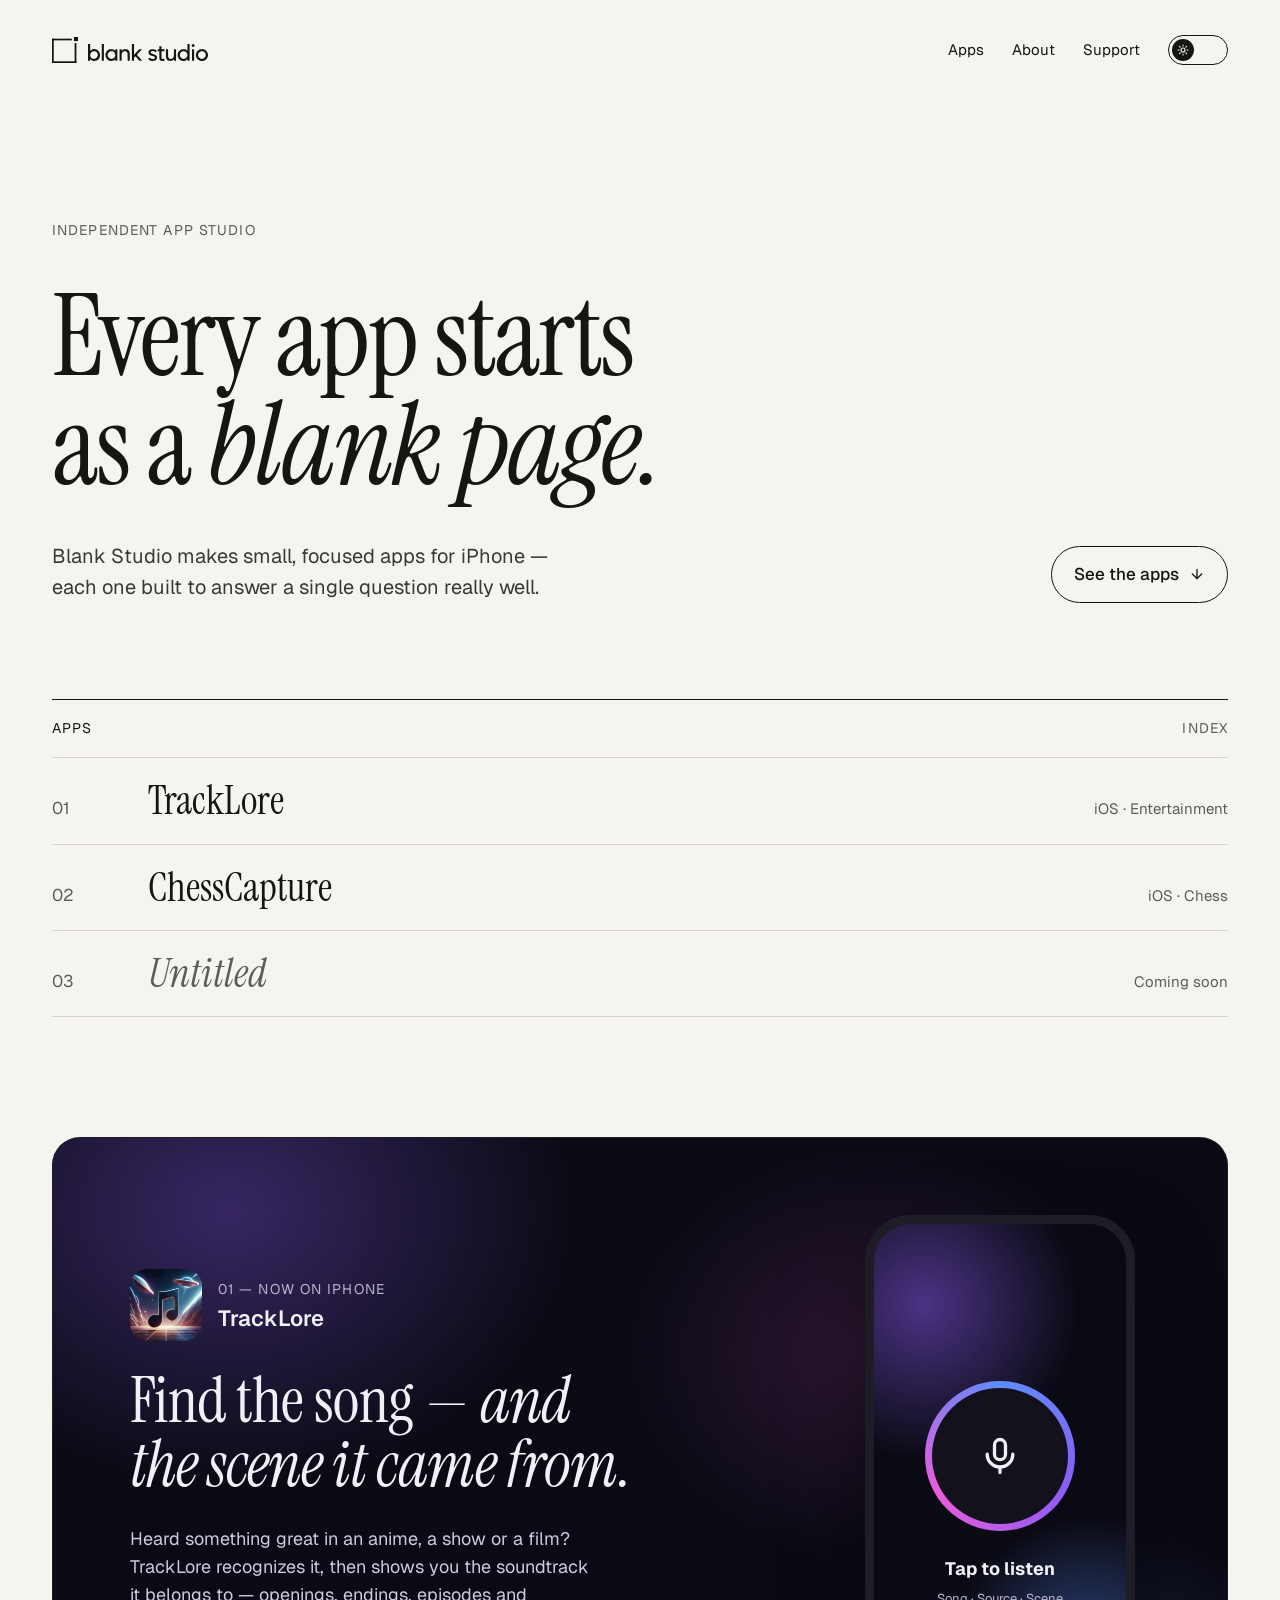
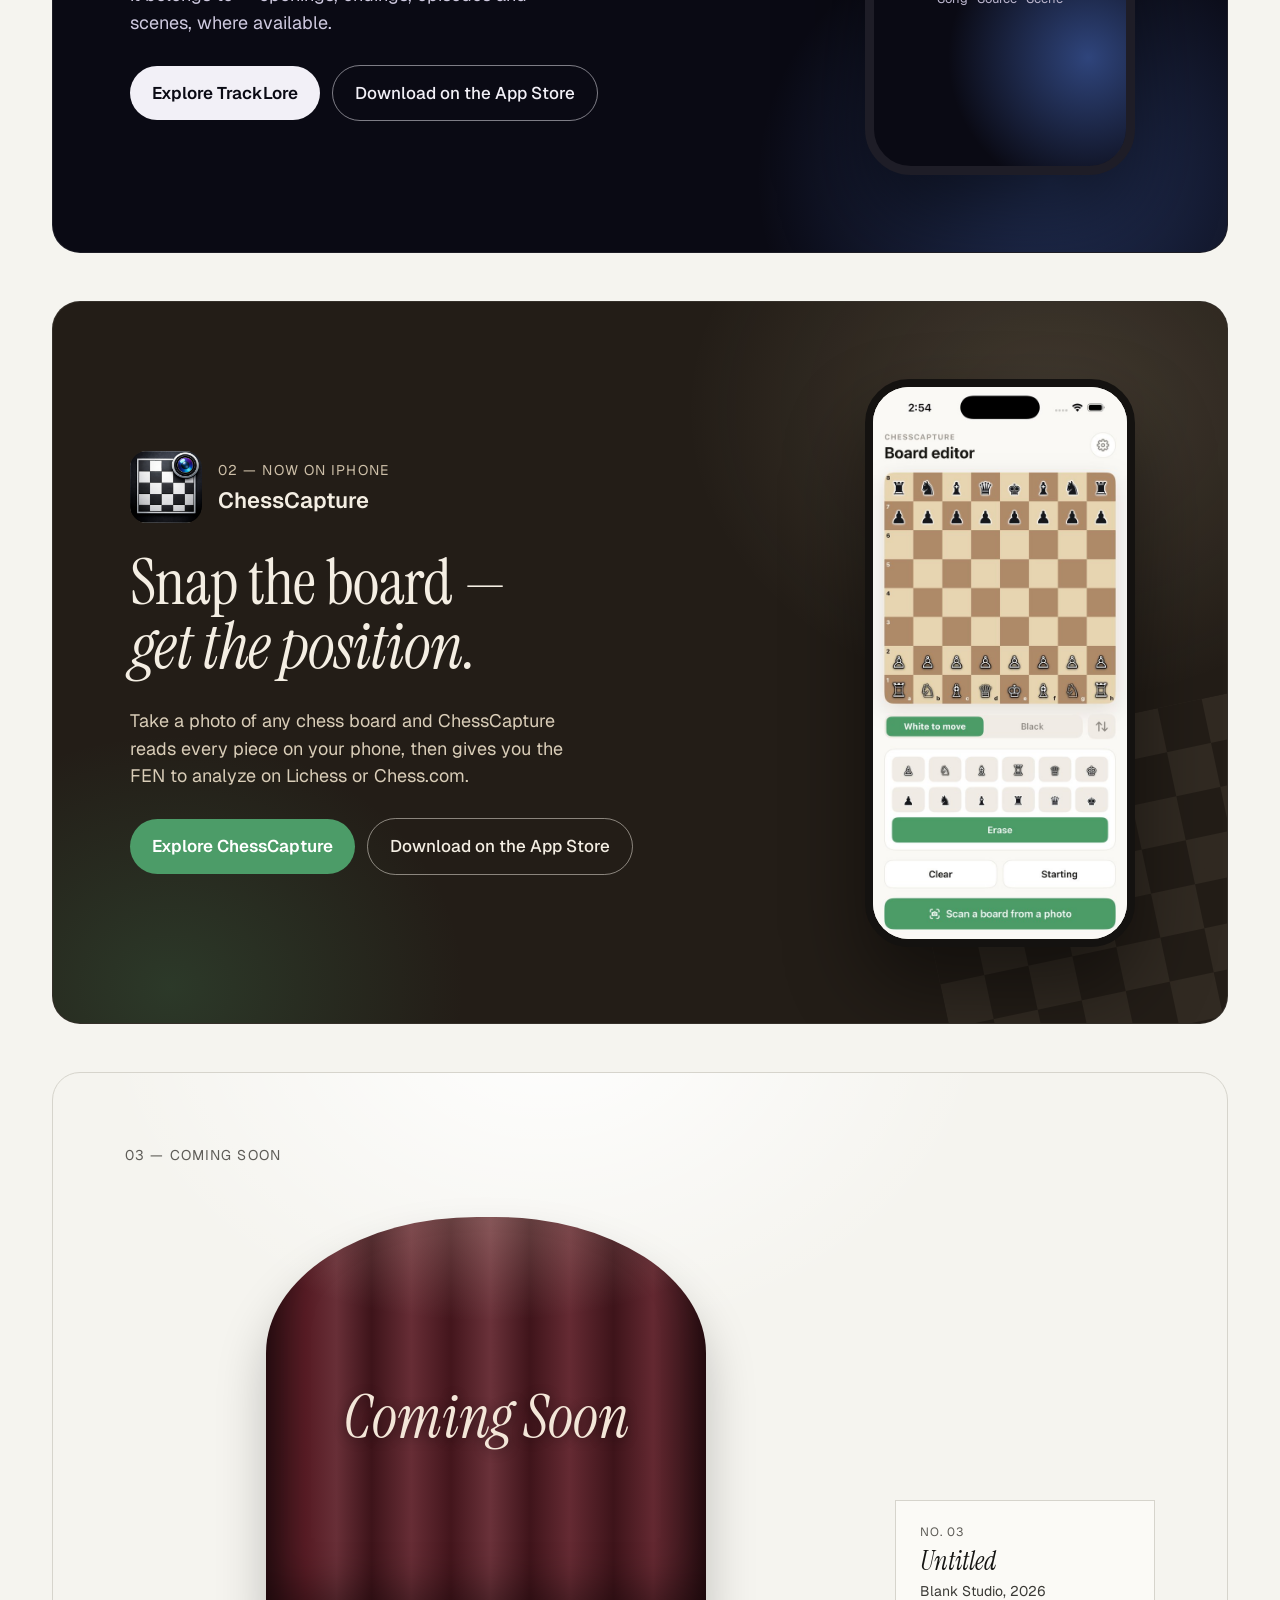
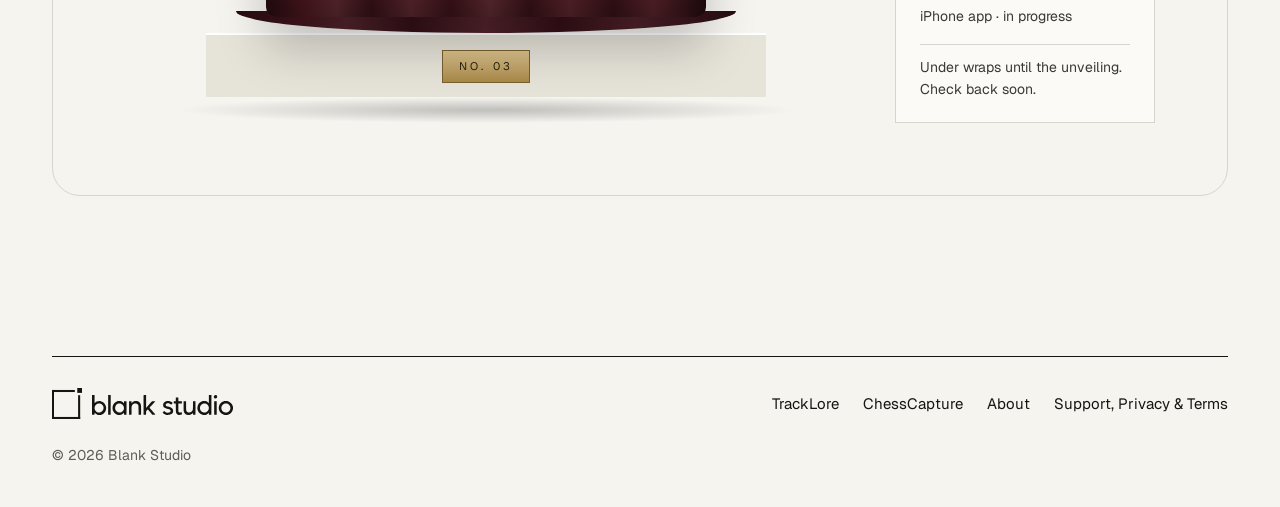
==== commit c46672f9: "Add ChessCapture app page, support, privacy and terms" ====
--- a/index.html
+++ b/index.html
@@ -4,7 +4,7 @@
   <meta charset="utf-8">
   <meta name="viewport" content="width=device-width, initial-scale=1">
   <title>Blank Studio — Small, focused apps for iPhone</title>
-  <meta name="description" content="Blank Studio is an independent app studio making small, focused apps for iPhone, including TrackLore.">
+  <meta name="description" content="Blank Studio is an independent app studio making small, focused apps for iPhone, including TrackLore and ChessCapture.">
   <meta property="og:title" content="Blank Studio">
   <meta property="og:description" content="Small, focused apps for iPhone.">
   <link rel="icon" href="images/favicon.svg" type="image/svg+xml">
@@ -61,8 +61,13 @@
         <span class="name">TrackLore</span>
         <span class="meta">iOS · Entertainment</span>
       </a>
-      <a class="index-row is-upcoming" href="#exhibit-02">
+      <a class="index-row" href="chesscapture.html">
         <span class="num">02</span>
+        <span class="name">ChessCapture</span>
+        <span class="meta">iOS · Chess</span>
+      </a>
+      <a class="index-row is-upcoming" href="#exhibit-03">
+        <span class="num">03</span>
         <span class="name">Untitled</span>
         <span class="meta">Coming soon</span>
       </a>
@@ -98,18 +103,47 @@
       </div>
     </section>
 
-    <!-- ===== App 02: Coming soon (replace with a full section like TrackLore's when it launches) ===== -->
-    <section id="exhibit-02" class="wrap" style="margin-top: 48px" aria-label="Coming soon">
+    <!-- ===== App 02: ChessCapture ===== -->
+    <section class="wrap" style="margin-top: 48px" aria-labelledby="cc-heading">
+      <div class="cc-panel">
+        <div class="board-glow" aria-hidden="true"></div>
+        <div class="board-pattern" aria-hidden="true"></div>
+        <div class="tl-copy">
+          <div class="tl-id">
+            <img src="images/chesscapture-icon.jpg" alt="ChessCapture app icon" width="72" height="72">
+            <div>
+              <span class="label">02 — Now on iPhone</span>
+              <span class="title">ChessCapture</span>
+            </div>
+          </div>
+          <h2 id="cc-heading" class="serif">Snap the board — <em>get the position.</em></h2>
+          <p>Take a photo of any chess board and ChessCapture reads every piece on your phone, then gives you the FEN to analyze on Lichess or Chess.com.</p>
+          <div class="btn-row">
+            <a class="btn btn-cc" href="chesscapture.html">Explore ChessCapture</a>
+            <!-- TODO: replace # with the ChessCapture App Store link -->
+            <a class="btn btn-ghost-cream" href="#">Download on the App Store</a>
+          </div>
+        </div>
+        <div class="tl-phones">
+          <div class="phone-shot" style="width: 270px">
+            <img src="images/chesscapture-editor.jpg" alt="ChessCapture board editor showing the starting position" width="600" height="1304">
+          </div>
+        </div>
+      </div>
+    </section>
+
+    <!-- ===== App 03: Coming soon (replace with a full section like TrackLore's when it launches) ===== -->
+    <section id="exhibit-03" class="wrap" style="margin-top: 48px" aria-label="Coming soon">
       <div class="exhibit">
-        <span class="eyebrow exhibit-tag">02 — Coming soon</span>
+        <span class="eyebrow exhibit-tag">03 — Coming soon</span>
         <div class="exhibit-stage">
           <div class="velvet" role="img" aria-label="A covered exhibit draped in velvet, labelled Coming Soon"><span>Coming Soon</span></div>
           <div class="velvet-hem" aria-hidden="true"></div>
-          <div class="plinth"><span class="plaque">No. 02</span></div>
+          <div class="plinth"><span class="plaque">No. 03</span></div>
           <div class="floor-shadow" aria-hidden="true"></div>
         </div>
         <aside class="wall-label" aria-label="Exhibit label">
-          <span class="eyebrow" style="font-size: 12px">No. 02</span>
+          <span class="eyebrow" style="font-size: 12px">No. 03</span>
           <span class="title">Untitled</span>
           <span>Blank Studio, 2026</span>
           <span>iPhone app · in progress</span>
@@ -127,10 +161,9 @@
       </a>
       <nav class="footer-nav" aria-label="Footer">
         <a href="tracklore.html">TrackLore</a>
+        <a href="chesscapture.html">ChessCapture</a>
         <a href="about.html">About</a>
-        <a href="support.html">Support &amp; Privacy</a>
-        <a href="support.html#terms">Terms</a>
-        <a href="mailto:support@tracklore.app">support@tracklore.app</a>
+        <a href="support.html">Support, Privacy &amp; Terms</a>
       </nav>
     </div>
     <span class="copyright">© 2026 Blank Studio</span>
--- a/css/styles.css
+++ b/css/styles.css
@@ -421,3 +421,88 @@
   .velvet { height: 300px; }
   .site-footer { margin-top: 112px; }
 }
+
+/* ---------- ChessCapture panel (keeps the app's own walnut-and-board look in both themes) ---------- */
+
+.cc-panel {
+  position: relative; overflow: hidden;
+  background: #231D17; color: #F4EEE3;
+  border: 1px solid rgba(255, 255, 255, 0.08); border-radius: var(--radius);
+  display: flex; flex-wrap: wrap; align-items: center; gap: 48px;
+  padding: clamp(32px, 6vw, 80px);
+}
+.cc-panel > * { position: relative; }
+.cc-panel .board-glow {
+  position: absolute; inset: 0; pointer-events: none;
+  background:
+    radial-gradient(520px 420px at 85% 15%, rgba(231, 212, 177, 0.16), transparent 70%),
+    radial-gradient(420px 360px at 10% 95%, rgba(76, 156, 104, 0.22), transparent 70%);
+}
+.cc-panel .board-pattern {
+  position: absolute; right: -60px; bottom: -60px; width: 360px; height: 360px; pointer-events: none;
+  background: repeating-conic-gradient(rgba(231, 212, 177, 0.07) 0% 25%, transparent 0% 50%) 0 0 / 90px 90px;
+  transform: rotate(-12deg);
+}
+.cc-panel .tl-copy p { color: #D9CDB8; }
+.cc-panel .tl-id .label { color: #CDBFA8; }
+.cc-panel .tl-id img { border-radius: 17px; }
+.btn-cc { background: #4C9C68; color: #FFFFFF; }
+.btn-cc:hover { color: #FFFFFF; background: #3F8758; }
+.btn-ghost-cream { border: 1.5px solid rgba(244, 238, 227, 0.5); color: #F4EEE3; font-weight: 500; }
+.btn-ghost-cream:hover { color: #F4EEE3; border-color: #F4EEE3; }
+.small-cream { font-size: 14px; color: #CDBFA8; }
+
+/* Real app screenshot inside a phone frame */
+.phone-shot {
+  width: 250px; flex: none; border-radius: 44px; overflow: hidden;
+  border: 8px solid #141210; background: #FBF9F6;
+  box-shadow: 0 40px 80px rgba(0, 0, 0, 0.45);
+}
+.phone-shot img { width: 100%; height: auto; }
+
+/* Drawn FEN result card (matches the app's review screen styling) */
+.fen-card {
+  width: 250px; flex: none; box-sizing: border-box;
+  background: #FBF9F6; color: #1A1815; border-radius: 26px; padding: 22px;
+  box-shadow: 0 30px 60px rgba(0, 0, 0, 0.4);
+  display: flex; flex-direction: column; gap: 14px; font-size: 14px;
+}
+.fen-card .fen-label { font-size: 11px; letter-spacing: 0.14em; text-transform: uppercase; color: #6B645A; font-weight: 600; }
+.fen-card code {
+  font-family: ui-monospace, "SF Mono", Menlo, monospace; font-size: 12px; line-height: 1.5;
+  background: #F1ECE3; border-radius: 12px; padding: 10px 12px; word-break: break-all; color: #1A1815;
+}
+.fen-card .fen-btn { border-radius: 12px; padding: 11px 12px; text-align: center; font-weight: 600; }
+.fen-card .fen-btn.primary { background: #4C9C68; color: #FFFFFF; }
+.fen-card .fen-btn.secondary { background: #F1ECE3; color: #1A1815; }
+.fen-card .match { display: flex; align-items: center; gap: 8px; color: #3F8758; font-weight: 600; font-size: 13px; }
+.cc-phones { flex: 1 1 440px; display: flex; flex-wrap: wrap; justify-content: center; align-items: flex-start; gap: 20px; }
+.cc-phones .phone-shot { width: 230px; }
+.cc-phones .fen-card { width: 220px; margin-top: 140px; }
+@media (max-width: 640px) { .cc-phones .fen-card { margin-top: 0; width: 250px; } .cc-phones .phone-shot { width: 250px; } }
+
+/* Privacy highlight block on the ChessCapture page */
+.on-device {
+  border: 1.5px solid var(--ink); border-radius: var(--radius); padding: clamp(32px, 6vw, 72px);
+  display: flex; flex-wrap: wrap; gap: 48px; justify-content: space-between; align-items: center;
+}
+.on-device-copy { flex: 1 1 420px; display: flex; flex-direction: column; gap: 18px; }
+.on-device-copy h2 { font-size: clamp(40px, 5vw, 64px); line-height: 1; }
+.on-device-copy p { max-width: 560px; color: var(--body); }
+.on-device-facts { flex: 0 1 340px; list-style: none; margin: 0; padding: 0 0 0 28px; border-left: 1.5px solid var(--ink); display: flex; flex-direction: column; gap: 14px; }
+.on-device-facts strong { display: block; }
+.on-device-facts span { color: var(--muted); font-size: 15px; }
+
+/* App switcher on support pages */
+.app-switch { display: flex; flex-wrap: wrap; gap: 10px; }
+.app-switch a {
+  display: inline-flex; align-items: center; gap: 10px; min-height: 48px;
+  padding: 6px 18px 6px 6px; border: 1.5px solid var(--line); border-radius: 999px;
+  text-decoration: none; font-weight: 600; font-size: 15px;
+}
+.app-switch a img { width: 34px; height: 34px; border-radius: 9px; object-fit: cover; }
+.app-switch a[aria-current="page"] { border-color: var(--ink); }
+.app-switch a:not([aria-current="page"]) { color: var(--muted); }
+.support-form { display: flex; flex-direction: column; gap: 20px; max-width: 680px; }
+.support-form .btn { align-self: flex-start; }
+.form-note { font-size: 14px; color: var(--muted); }
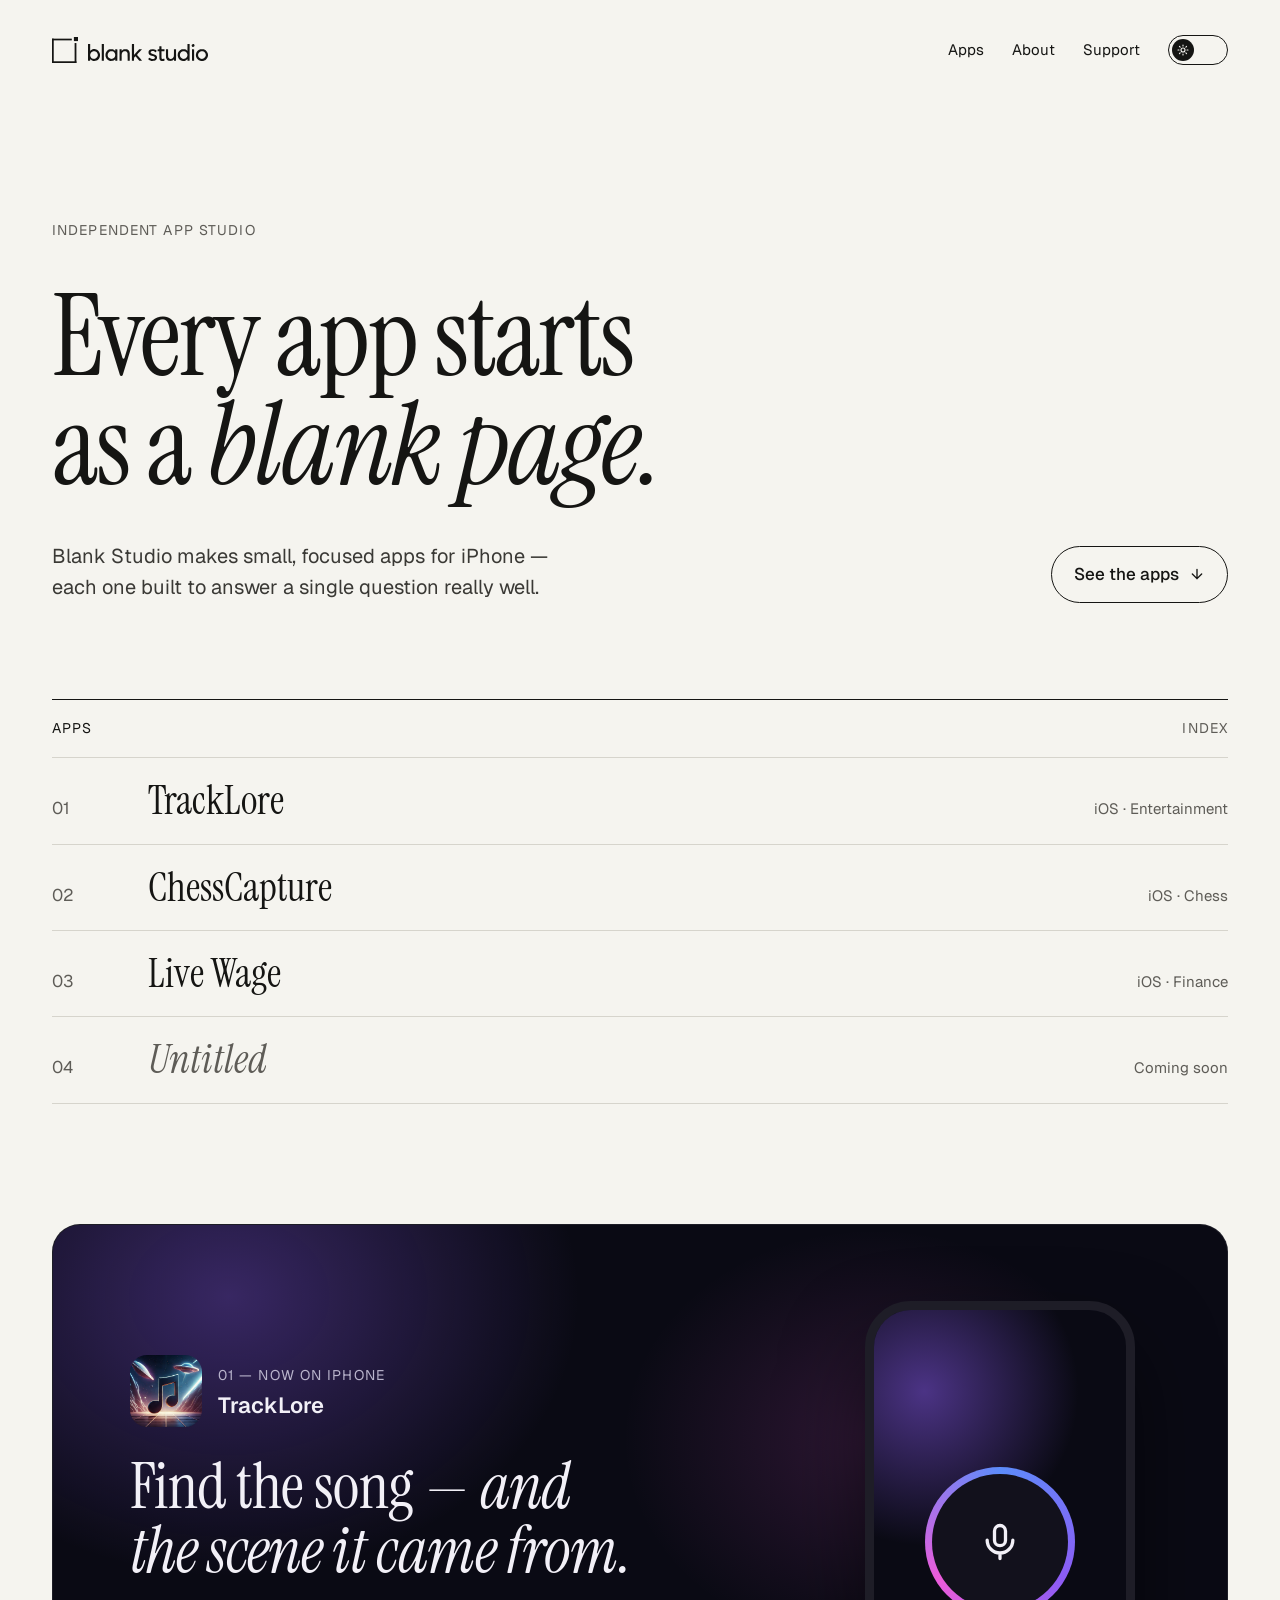
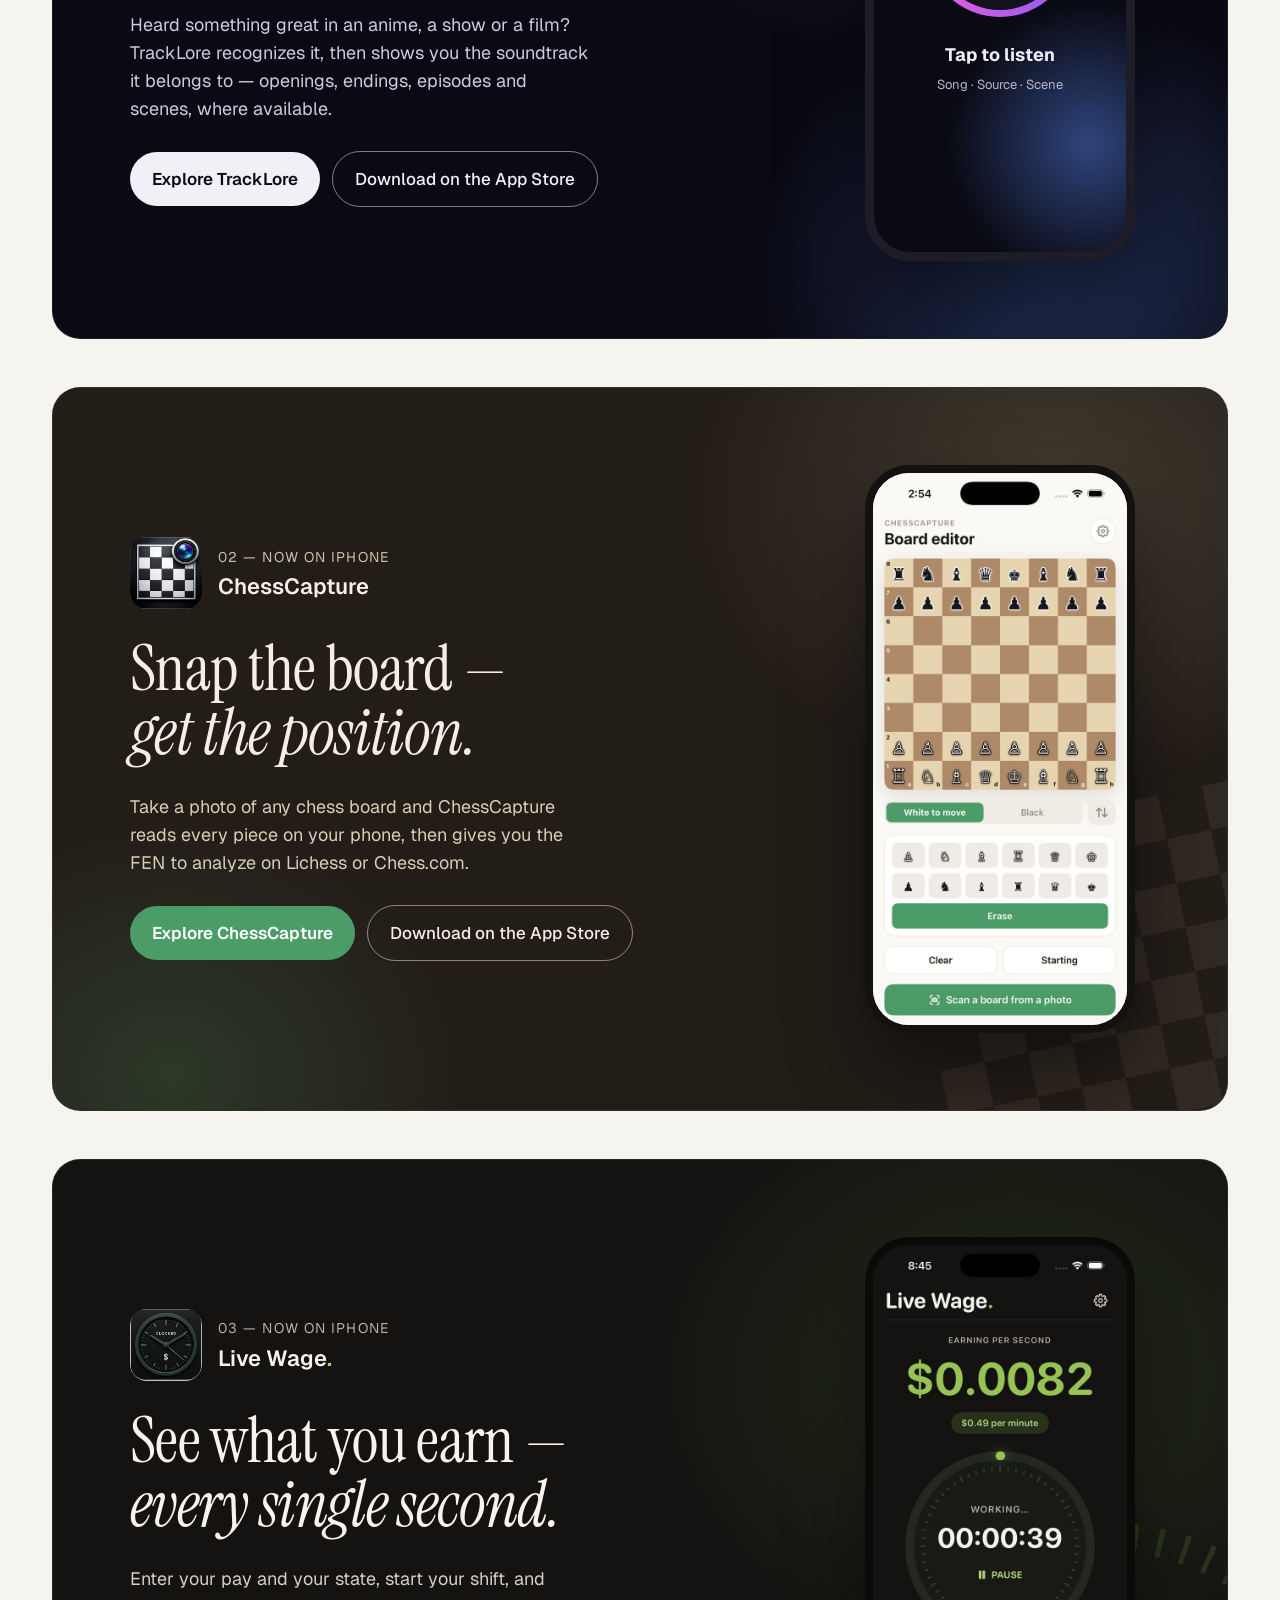
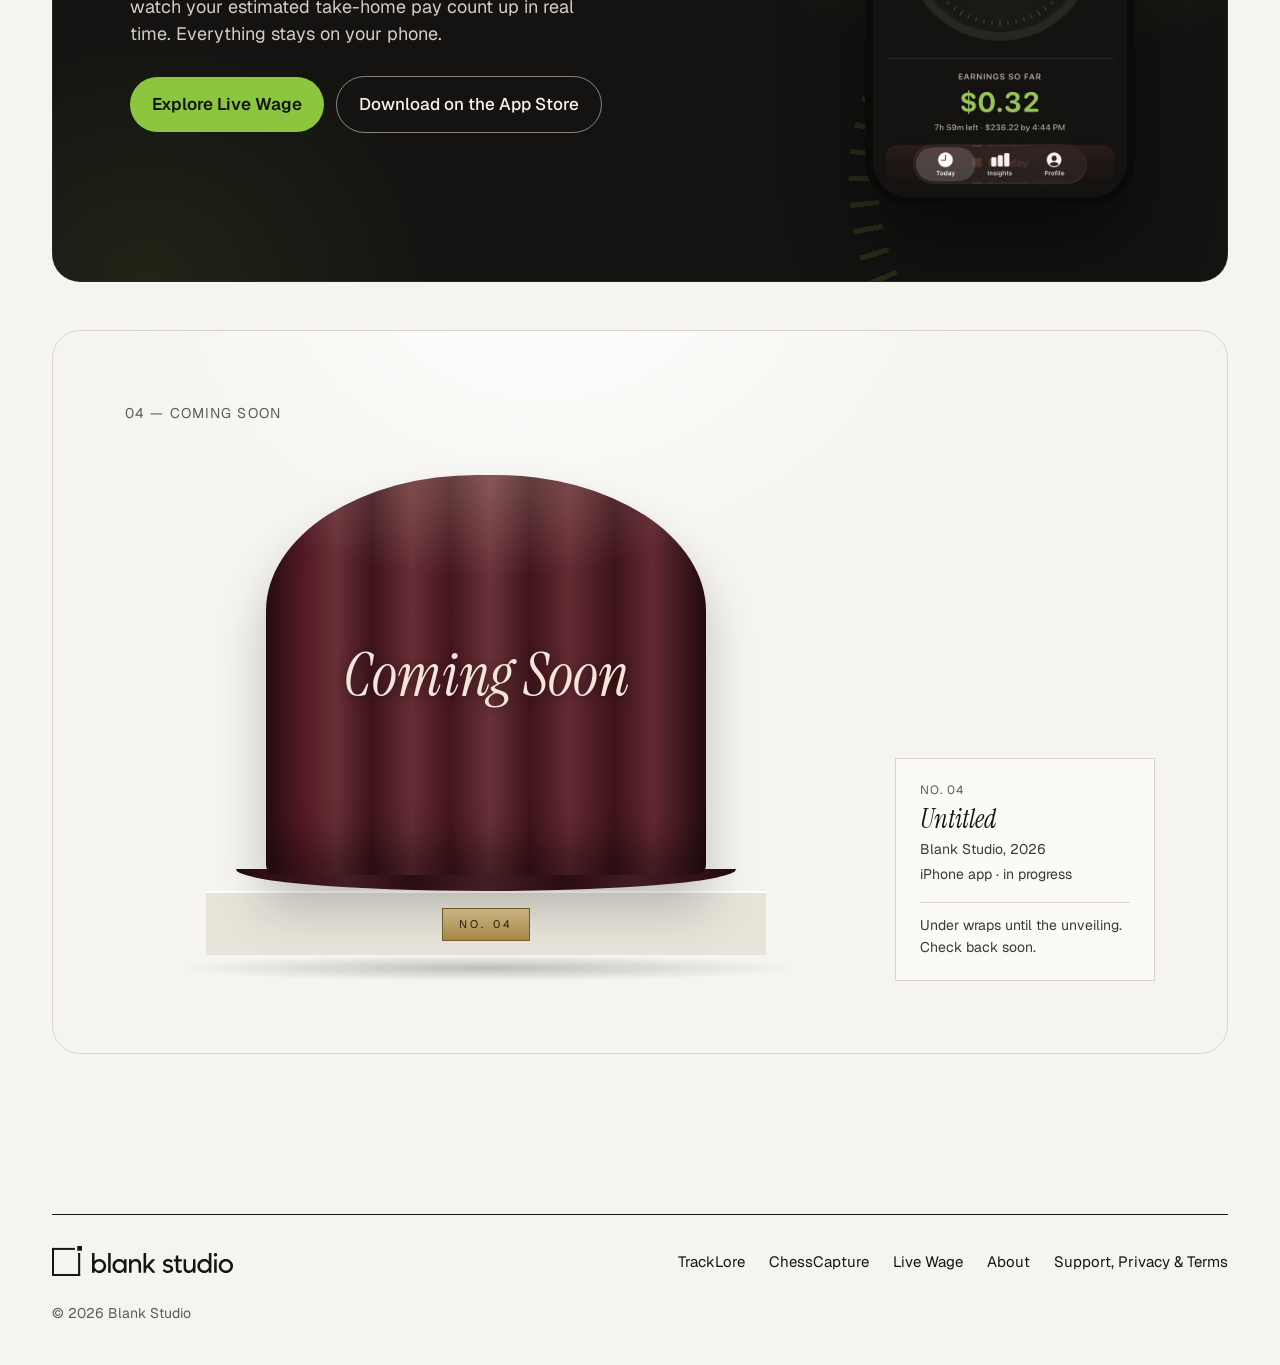
==== commit a8885610: "Add Live Wage app page, support, privacy and terms" ====
--- a/index.html
+++ b/index.html
@@ -4,7 +4,7 @@
   <meta charset="utf-8">
   <meta name="viewport" content="width=device-width, initial-scale=1">
   <title>Blank Studio — Small, focused apps for iPhone</title>
-  <meta name="description" content="Blank Studio is an independent app studio making small, focused apps for iPhone, including TrackLore and ChessCapture.">
+  <meta name="description" content="Blank Studio is an independent app studio making small, focused apps for iPhone, including TrackLore, ChessCapture and Live Wage.">
   <meta property="og:title" content="Blank Studio">
   <meta property="og:description" content="Small, focused apps for iPhone.">
   <link rel="icon" href="images/favicon.svg" type="image/svg+xml">
@@ -66,8 +66,13 @@
         <span class="name">ChessCapture</span>
         <span class="meta">iOS · Chess</span>
       </a>
-      <a class="index-row is-upcoming" href="#exhibit-03">
+      <a class="index-row" href="livewage.html">
         <span class="num">03</span>
+        <span class="name">Live Wage</span>
+        <span class="meta">iOS · Finance</span>
+      </a>
+      <a class="index-row is-upcoming" href="#exhibit-04">
+        <span class="num">04</span>
         <span class="name">Untitled</span>
         <span class="meta">Coming soon</span>
       </a>
@@ -132,18 +137,47 @@
       </div>
     </section>
 
-    <!-- ===== App 03: Coming soon (replace with a full section like TrackLore's when it launches) ===== -->
-    <section id="exhibit-03" class="wrap" style="margin-top: 48px" aria-label="Coming soon">
+    <!-- ===== App 03: Live Wage ===== -->
+    <section class="wrap" style="margin-top: 48px" aria-labelledby="lw-heading">
+      <div class="lw-panel">
+        <div class="lw-glow" aria-hidden="true"></div>
+        <div class="lw-ticks" aria-hidden="true"></div>
+        <div class="tl-copy">
+          <div class="tl-id">
+            <img src="images/livewage-icon.jpg" alt="Live Wage app icon" width="72" height="72">
+            <div>
+              <span class="label">03 — Now on iPhone</span>
+              <span class="title">Live Wage<span class="lw-green">.</span></span>
+            </div>
+          </div>
+          <h2 id="lw-heading" class="serif">See what you earn — <em>every single second.</em></h2>
+          <p>Enter your pay and your state, start your shift, and watch your estimated take-home pay count up in real time. Everything stays on your phone.</p>
+          <div class="btn-row">
+            <a class="btn btn-lw" href="livewage.html">Explore Live Wage</a>
+            <!-- TODO: replace # with the Live Wage App Store link -->
+            <a class="btn btn-ghost-warm" href="#">Download on the App Store</a>
+          </div>
+        </div>
+        <div class="tl-phones">
+          <div class="phone-shot" style="width: 270px">
+            <img src="images/livewage-today.jpg" alt="Live Wage Today screen showing earnings per second and a running shift timer" width="600" height="1304">
+          </div>
+        </div>
+      </div>
+    </section>
+
+    <!-- ===== App 04: Coming soon (replace with a full section like TrackLore's when it launches) ===== -->
+    <section id="exhibit-04" class="wrap" style="margin-top: 48px" aria-label="Coming soon">
       <div class="exhibit">
-        <span class="eyebrow exhibit-tag">03 — Coming soon</span>
+        <span class="eyebrow exhibit-tag">04 — Coming soon</span>
         <div class="exhibit-stage">
           <div class="velvet" role="img" aria-label="A covered exhibit draped in velvet, labelled Coming Soon"><span>Coming Soon</span></div>
           <div class="velvet-hem" aria-hidden="true"></div>
-          <div class="plinth"><span class="plaque">No. 03</span></div>
+          <div class="plinth"><span class="plaque">No. 04</span></div>
           <div class="floor-shadow" aria-hidden="true"></div>
         </div>
         <aside class="wall-label" aria-label="Exhibit label">
-          <span class="eyebrow" style="font-size: 12px">No. 03</span>
+          <span class="eyebrow" style="font-size: 12px">No. 04</span>
           <span class="title">Untitled</span>
           <span>Blank Studio, 2026</span>
           <span>iPhone app · in progress</span>
@@ -162,6 +196,7 @@
       <nav class="footer-nav" aria-label="Footer">
         <a href="tracklore.html">TrackLore</a>
         <a href="chesscapture.html">ChessCapture</a>
+        <a href="livewage.html">Live Wage</a>
         <a href="about.html">About</a>
         <a href="support.html">Support, Privacy &amp; Terms</a>
       </nav>
--- a/css/styles.css
+++ b/css/styles.css
@@ -506,3 +506,57 @@
 .support-form { display: flex; flex-direction: column; gap: 20px; max-width: 680px; }
 .support-form .btn { align-self: flex-start; }
 .form-note { font-size: 14px; color: var(--muted); }
+
+/* ---------- Live Wage panel (keeps the app's own charcoal-and-green look in both themes) ---------- */
+
+.lw-panel {
+  position: relative; overflow: hidden;
+  background: #141312; color: #F8F4ED;
+  border: 1px solid rgba(255, 255, 255, 0.08); border-radius: var(--radius);
+  display: flex; flex-wrap: wrap; align-items: center; gap: 48px;
+  padding: clamp(32px, 6vw, 80px);
+}
+.lw-panel > * { position: relative; }
+.lw-panel .lw-glow {
+  position: absolute; inset: 0; pointer-events: none;
+  background:
+    radial-gradient(520px 420px at 82% 30%, rgba(140, 198, 63, 0.16), transparent 70%),
+    radial-gradient(420px 360px at 8% 100%, rgba(140, 198, 63, 0.10), transparent 70%);
+}
+.lw-panel .lw-ticks {
+  position: absolute; right: -140px; bottom: -160px; width: 520px; height: 520px; border-radius: 50%; pointer-events: none;
+  background: repeating-conic-gradient(rgba(140, 198, 63, 0.16) 0deg 1.2deg, transparent 1.2deg 6deg);
+  -webkit-mask: radial-gradient(circle, transparent 0 62%, #000 62.5% 70%, transparent 70.5%);
+  mask: radial-gradient(circle, transparent 0 62%, #000 62.5% 70%, transparent 70.5%);
+}
+.lw-panel .tl-copy p { color: #D6CEC3; }
+.lw-panel .tl-id .label { color: #B8B0A4; }
+.lw-green { color: #A6D86A; }
+.btn-lw { background: #8CC63F; color: #141312; }
+.btn-lw:hover { color: #141312; background: #9DD253; }
+.btn-ghost-warm { border: 1.5px solid rgba(248, 244, 237, 0.5); color: #F8F4ED; font-weight: 500; }
+.btn-ghost-warm:hover { color: #F8F4ED; border-color: #F8F4ED; }
+.small-warm { font-size: 14px; color: #B8B0A4; }
+.lw-panel .phone-shot { border-color: #0B0A09; background: #141312; }
+
+/* Drawn weekly summary card (matches the app's Insights styling) */
+.lw-card {
+  width: 240px; flex: none; box-sizing: border-box;
+  background: #23211E; color: #F8F4ED; border: 1px solid #3A3530; border-radius: 26px; padding: 22px;
+  box-shadow: 0 30px 60px rgba(0, 0, 0, 0.45);
+  display: flex; flex-direction: column; gap: 12px; font-size: 14px;
+}
+.lw-card .k { font-size: 11px; letter-spacing: 0.14em; text-transform: uppercase; color: #B8B0A4; font-weight: 600; }
+.lw-card .big { font-size: 34px; font-weight: 700; color: #8CC63F; letter-spacing: -0.02em; line-height: 1; }
+.lw-card .sub { color: #B8B0A4; font-size: 13px; }
+.lw-bars { display: grid; grid-template-columns: repeat(5, minmax(0, 1fr)); gap: 8px; align-items: end; height: 92px; }
+.lw-bars div { display: flex; flex-direction: column; align-items: center; gap: 6px; height: 100%; justify-content: flex-end; }
+.lw-bars i { display: block; width: 100%; border-radius: 6px; background: #8CC63F; }
+.lw-bars span { font-size: 11px; color: #9C9488; }
+.lw-card .goal { background: #1C1A18; border-radius: 14px; padding: 10px 12px; display: flex; flex-direction: column; gap: 6px; }
+.lw-card .goal b { font-size: 13px; }
+.lw-card .track { height: 6px; border-radius: 3px; background: #3A3530; overflow: hidden; }
+.lw-card .track i { display: block; height: 100%; width: 65%; background: #8CC63F; }
+.lw-card .lw-share { border-radius: 12px; padding: 11px 12px; text-align: center; font-weight: 600; background: #F5F1E9; color: #1F1812; }
+.cc-phones .lw-card { margin-top: 140px; }
+@media (max-width: 640px) { .cc-phones .lw-card { margin-top: 0; width: 250px; } }
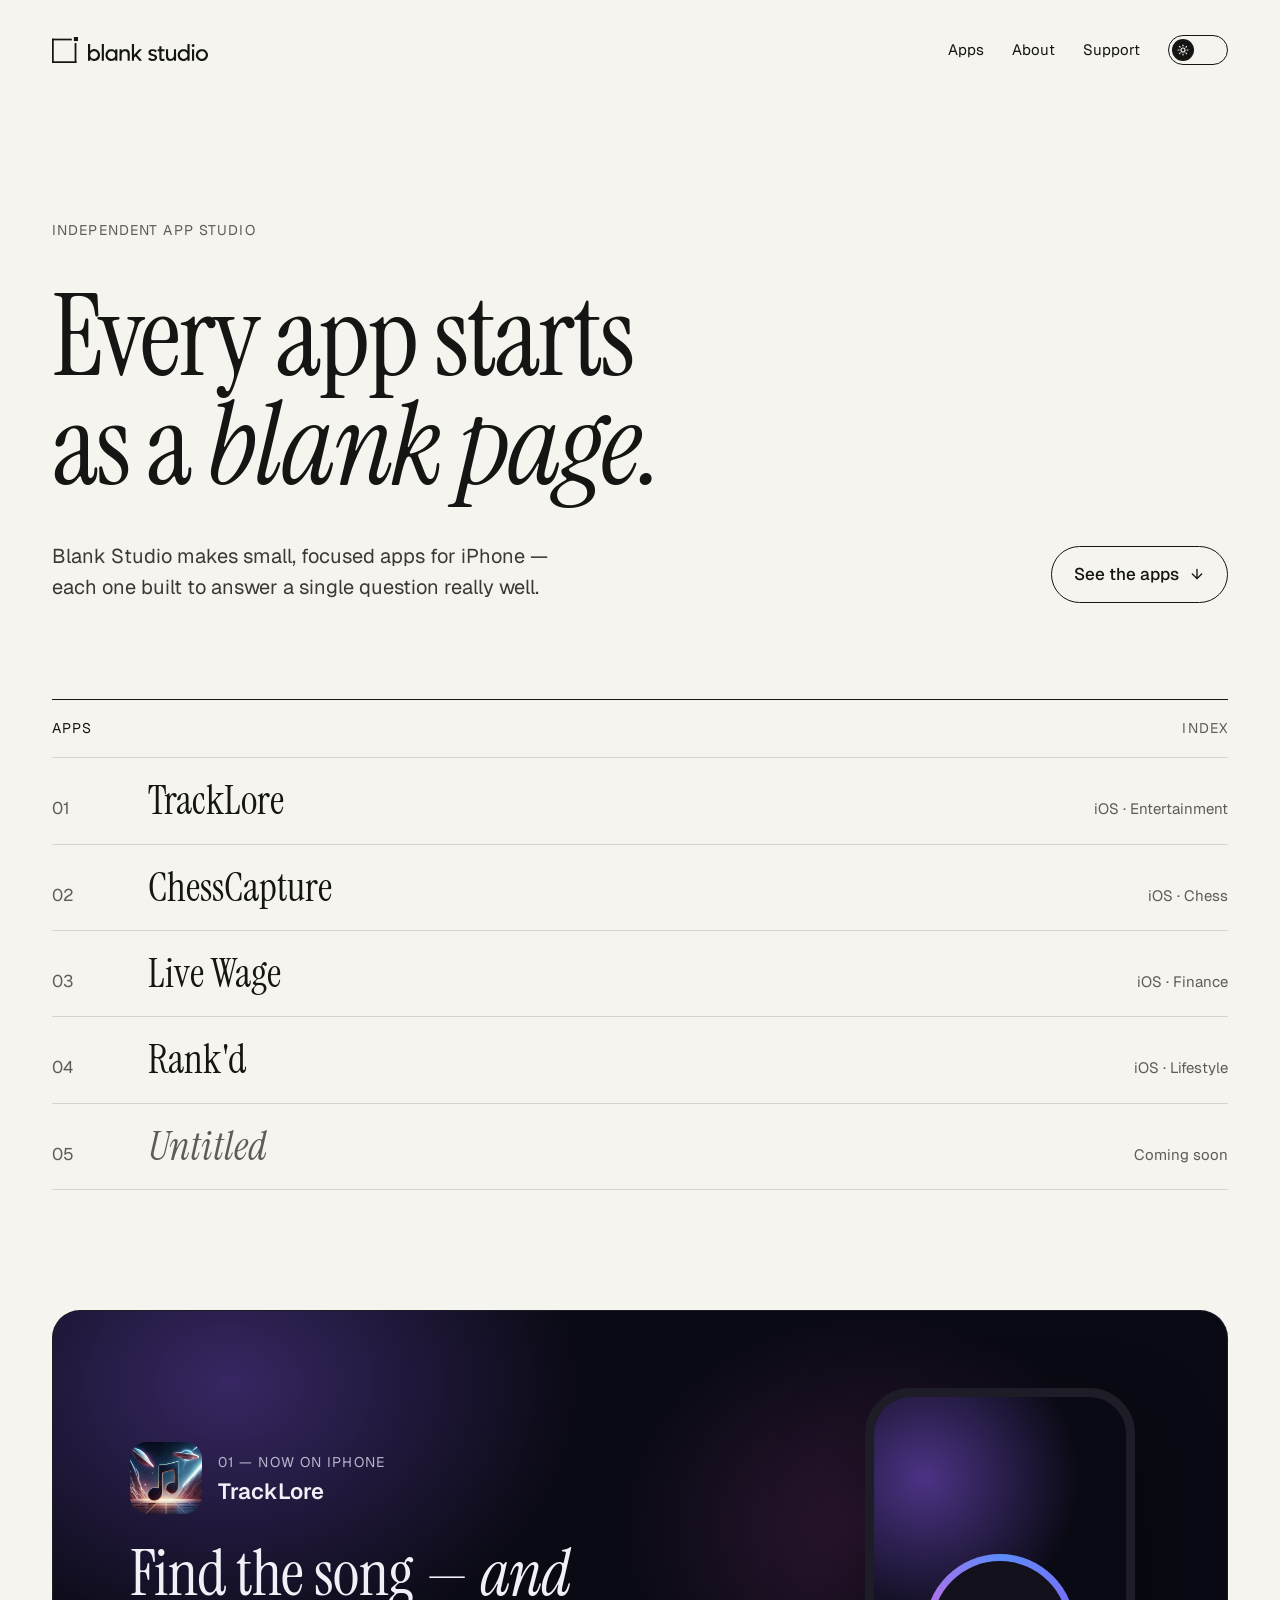
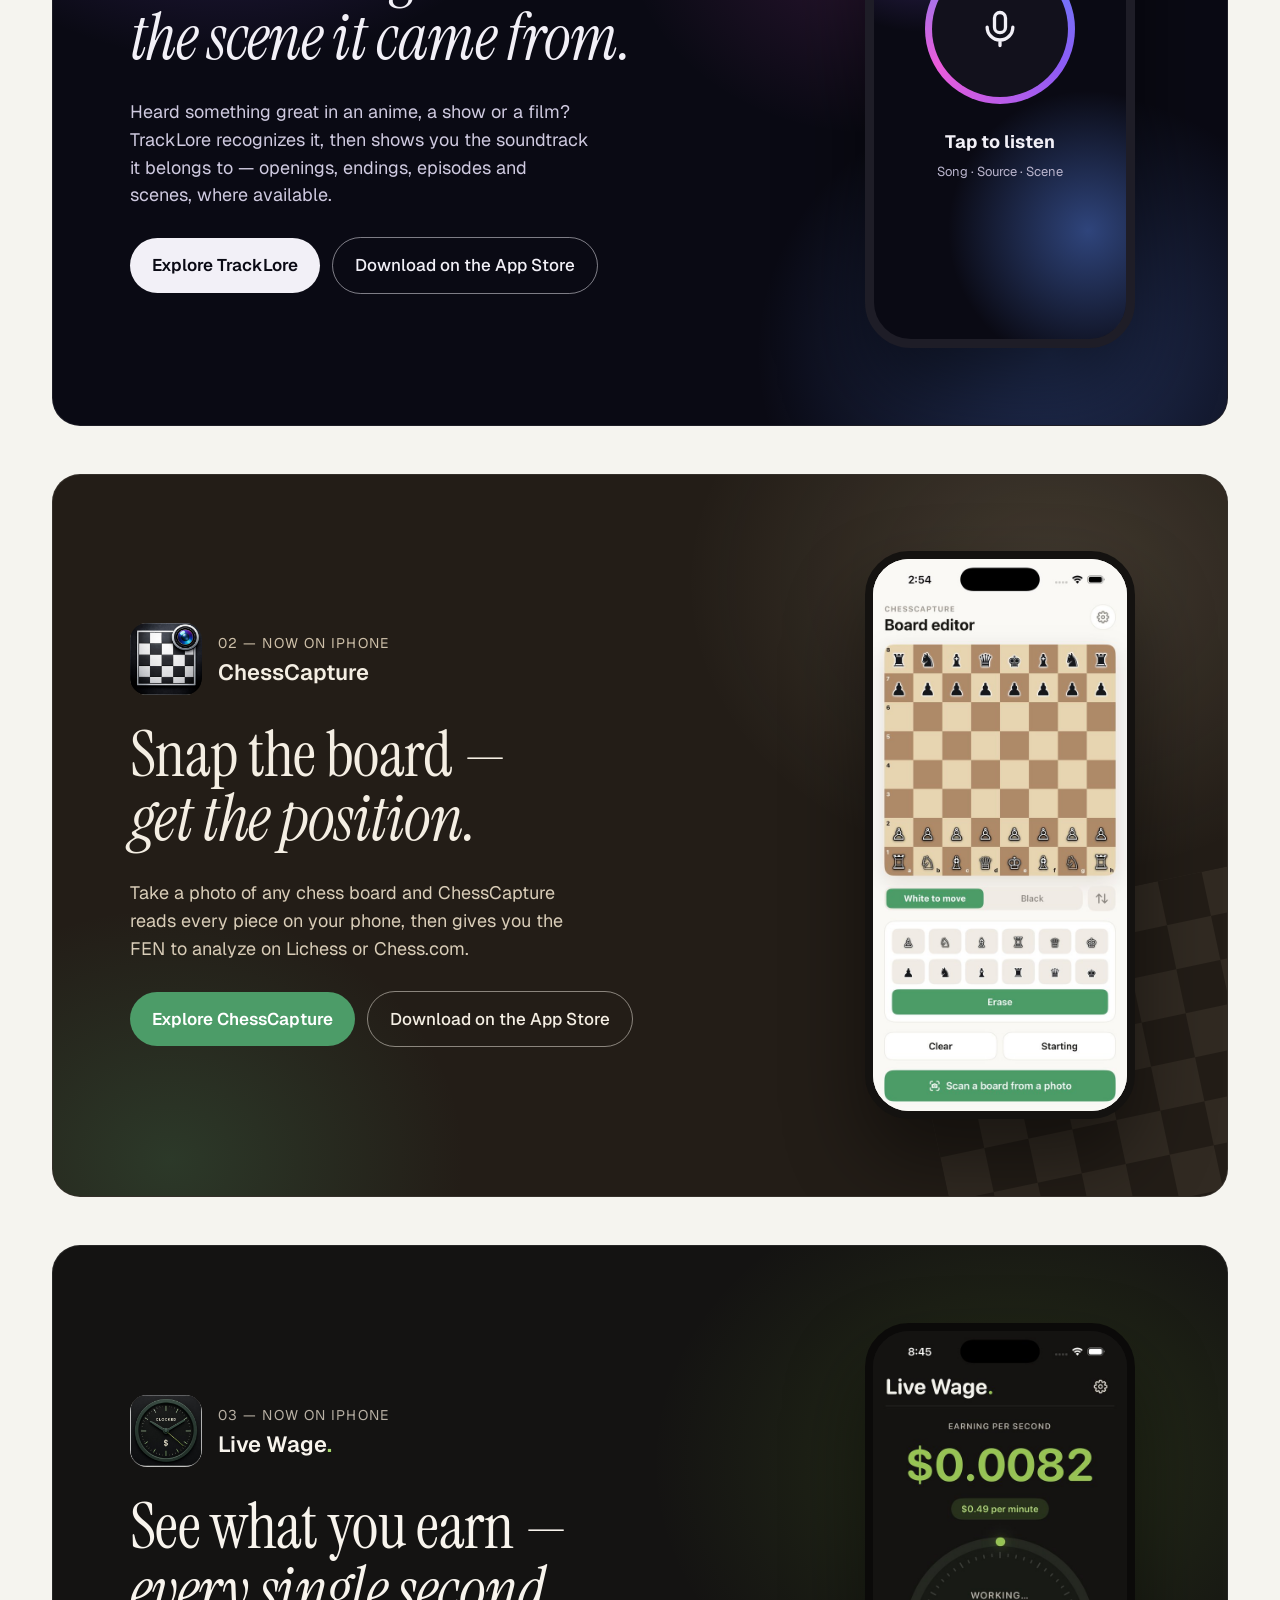
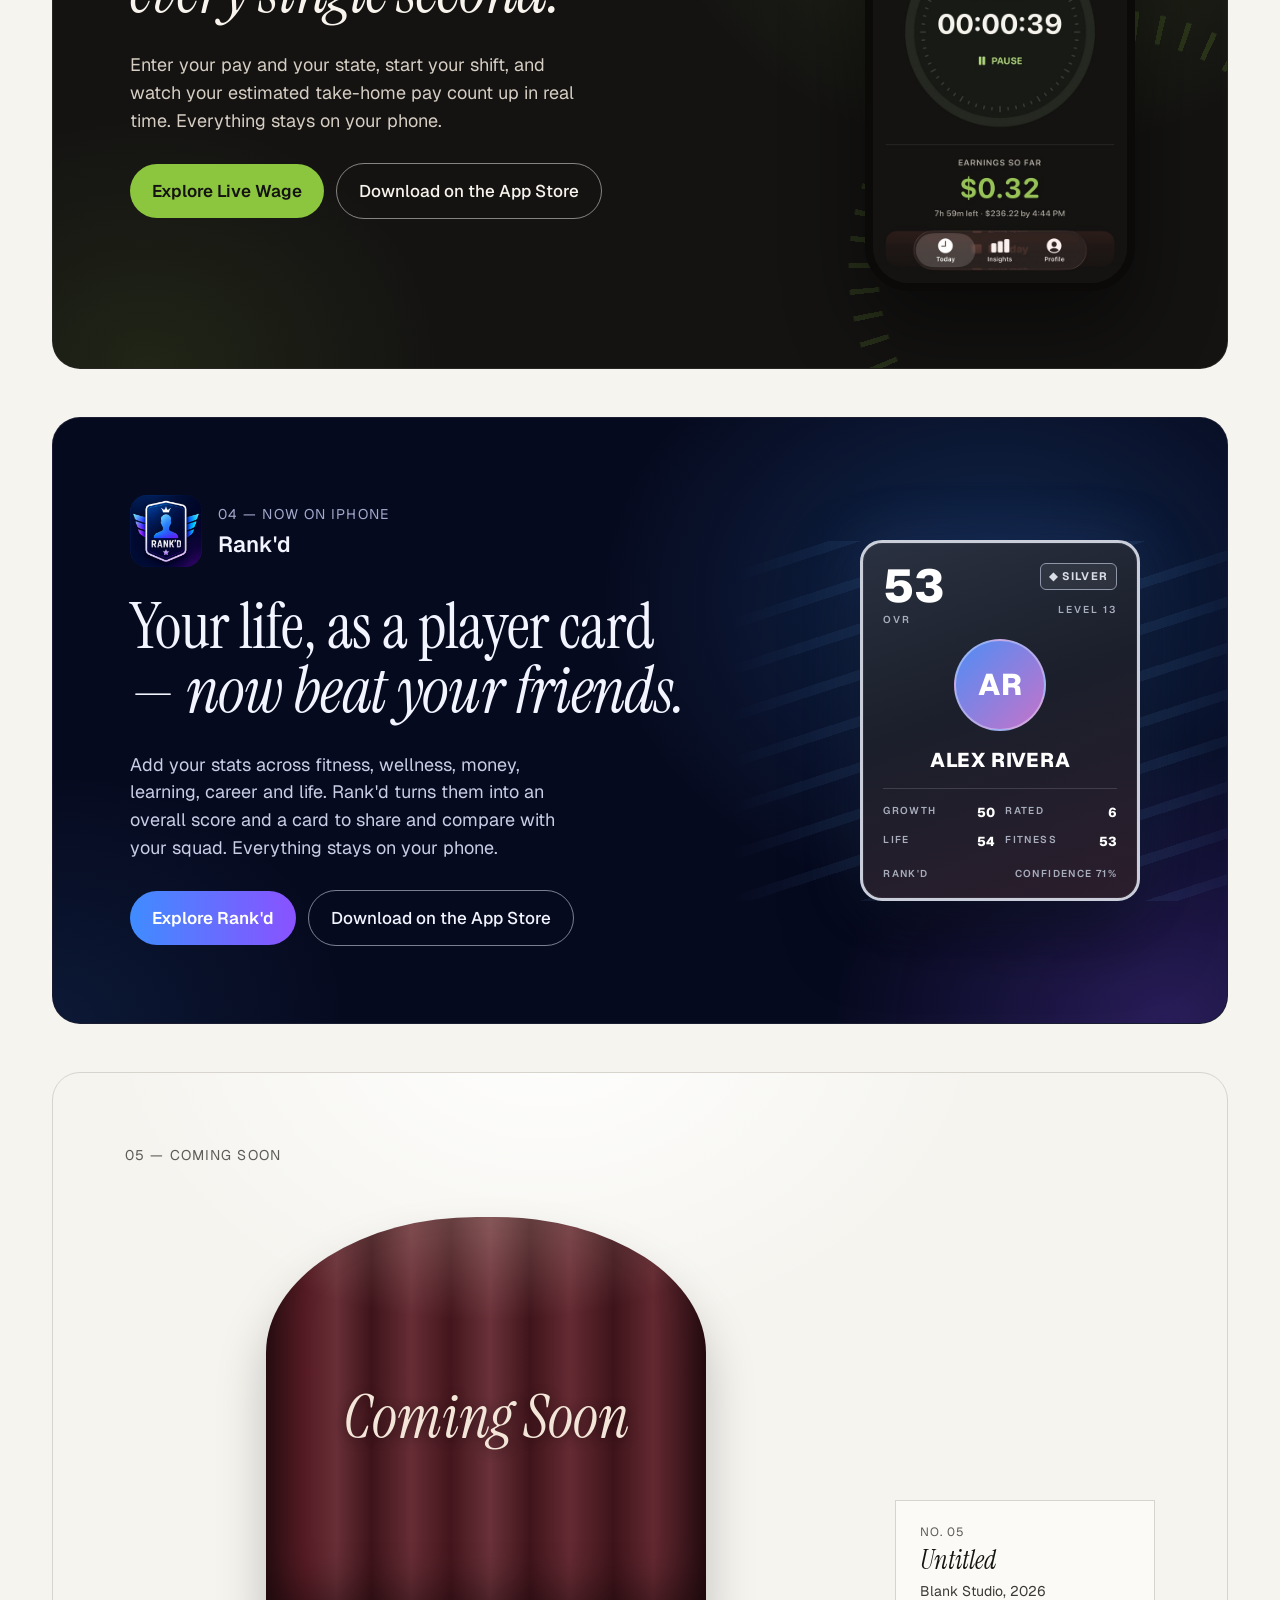
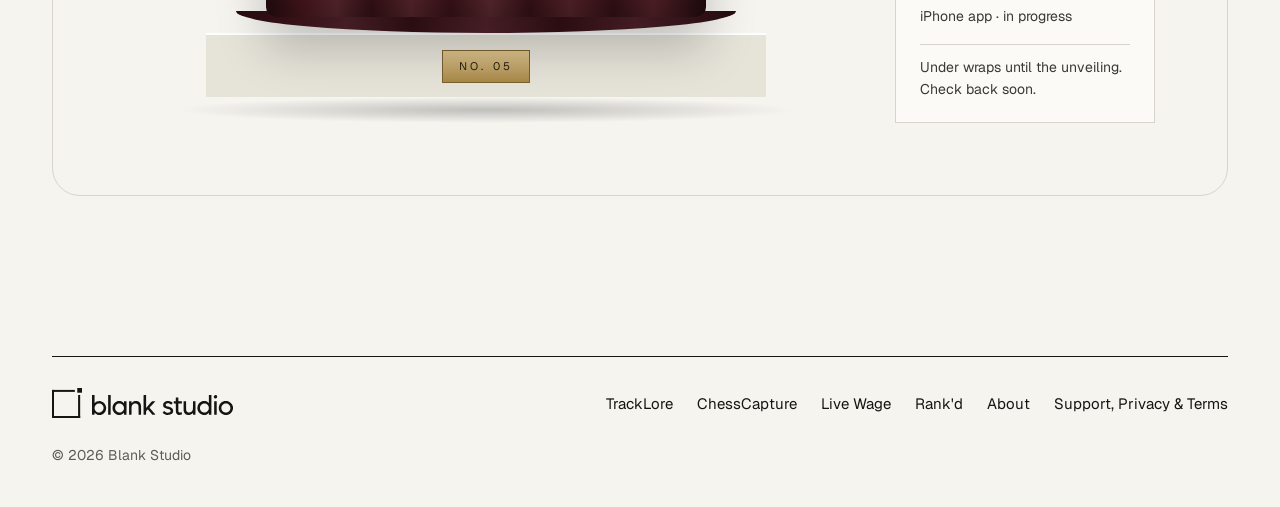
==== commit 24601de4: "Add Rank'd app page, support, privacy and terms" ====
--- a/index.html
+++ b/index.html
@@ -4,7 +4,7 @@
   <meta charset="utf-8">
   <meta name="viewport" content="width=device-width, initial-scale=1">
   <title>Blank Studio — Small, focused apps for iPhone</title>
-  <meta name="description" content="Blank Studio is an independent app studio making small, focused apps for iPhone, including TrackLore, ChessCapture and Live Wage.">
+  <meta name="description" content="Blank Studio is an independent app studio making small, focused apps for iPhone, including TrackLore, ChessCapture, Live Wage and Rank'd.">
   <meta property="og:title" content="Blank Studio">
   <meta property="og:description" content="Small, focused apps for iPhone.">
   <link rel="icon" href="images/favicon.svg" type="image/svg+xml">
@@ -71,8 +71,13 @@
         <span class="name">Live Wage</span>
         <span class="meta">iOS · Finance</span>
       </a>
-      <a class="index-row is-upcoming" href="#exhibit-04">
+      <a class="index-row" href="rankd.html">
         <span class="num">04</span>
+        <span class="name">Rank'd</span>
+        <span class="meta">iOS · Lifestyle</span>
+      </a>
+      <a class="index-row is-upcoming" href="#exhibit-05">
+        <span class="num">05</span>
         <span class="name">Untitled</span>
         <span class="meta">Coming soon</span>
       </a>
@@ -166,18 +171,57 @@
       </div>
     </section>
 
-    <!-- ===== App 04: Coming soon (replace with a full section like TrackLore's when it launches) ===== -->
-    <section id="exhibit-04" class="wrap" style="margin-top: 48px" aria-label="Coming soon">
+    <!-- ===== App 04: Rank'd ===== -->
+    <section class="wrap" style="margin-top: 48px" aria-labelledby="rk-heading">
+      <div class="rk-panel">
+        <div class="rk-glow" aria-hidden="true"></div>
+        <div class="rk-wings" aria-hidden="true"></div>
+        <div class="tl-copy">
+          <div class="tl-id">
+            <img src="images/rankd-icon.jpg" alt="Rank'd app icon" width="72" height="72">
+            <div>
+              <span class="label">04 — Now on iPhone</span>
+              <span class="title">Rank'd</span>
+            </div>
+          </div>
+          <h2 id="rk-heading" class="serif">Your life, as a player card — <em>now beat your friends.</em></h2>
+          <p>Add your stats across fitness, wellness, money, learning, career and life. Rank'd turns them into an overall score and a card to share and compare with your squad. Everything stays on your phone.</p>
+          <div class="btn-row">
+            <a class="btn btn-rk" href="rankd.html">Explore Rank'd</a>
+            <!-- TODO: replace # with the Rank'd App Store link -->
+            <a class="btn btn-ghost-rk" href="#">Download on the App Store</a>
+          </div>
+        </div>
+        <div class="tl-phones">
+          <div class="rk-card" role="img" aria-label="Example Rank'd Life Card: 53 overall, Silver tier, level 13">
+            <div class="top">
+              <div class="ovr"><b>53</b><span>OVR</span></div>
+              <div class="tier"><span class="badge">◆ SILVER</span><span class="lvl">LEVEL 13</span></div>
+            </div>
+            <div class="avatar">AR</div>
+            <div class="who">ALEX RIVERA</div>
+            <dl>
+              <dt>GROWTH</dt><dd>50</dd><dt>RATED</dt><dd>6</dd>
+              <dt>LIFE</dt><dd>54</dd><dt>FITNESS</dt><dd>53</dd>
+            </dl>
+            <div class="foot"><span>RANK'D</span><span>CONFIDENCE 71%</span></div>
+          </div>
+        </div>
+      </div>
+    </section>
+
+    <!-- ===== App 05: Coming soon (replace with a full section like TrackLore's when it launches) ===== -->
+    <section id="exhibit-05" class="wrap" style="margin-top: 48px" aria-label="Coming soon">
       <div class="exhibit">
-        <span class="eyebrow exhibit-tag">04 — Coming soon</span>
+        <span class="eyebrow exhibit-tag">05 — Coming soon</span>
         <div class="exhibit-stage">
           <div class="velvet" role="img" aria-label="A covered exhibit draped in velvet, labelled Coming Soon"><span>Coming Soon</span></div>
           <div class="velvet-hem" aria-hidden="true"></div>
-          <div class="plinth"><span class="plaque">No. 04</span></div>
+          <div class="plinth"><span class="plaque">No. 05</span></div>
           <div class="floor-shadow" aria-hidden="true"></div>
         </div>
         <aside class="wall-label" aria-label="Exhibit label">
-          <span class="eyebrow" style="font-size: 12px">No. 04</span>
+          <span class="eyebrow" style="font-size: 12px">No. 05</span>
           <span class="title">Untitled</span>
           <span>Blank Studio, 2026</span>
           <span>iPhone app · in progress</span>
@@ -197,6 +241,7 @@
         <a href="tracklore.html">TrackLore</a>
         <a href="chesscapture.html">ChessCapture</a>
         <a href="livewage.html">Live Wage</a>
+        <a href="rankd.html">Rank'd</a>
         <a href="about.html">About</a>
         <a href="support.html">Support, Privacy &amp; Terms</a>
       </nav>
--- a/css/styles.css
+++ b/css/styles.css
@@ -560,3 +560,81 @@
 .lw-card .lw-share { border-radius: 12px; padding: 11px 12px; text-align: center; font-weight: 600; background: #F5F1E9; color: #1F1812; }
 .cc-phones .lw-card { margin-top: 140px; }
 @media (max-width: 640px) { .cc-phones .lw-card { margin-top: 0; width: 250px; } }
+
+/* ---------- Rank'd panel (keeps the app's own midnight blue-and-violet look in both themes) ---------- */
+
+.rk-panel {
+  position: relative; overflow: hidden;
+  background: #060A1F; color: #F2F4FF;
+  border: 1px solid rgba(255, 255, 255, 0.08); border-radius: var(--radius);
+  display: flex; flex-wrap: wrap; align-items: center; gap: 48px;
+  padding: clamp(32px, 6vw, 80px);
+}
+.rk-panel > * { position: relative; }
+.rk-panel .rk-glow {
+  position: absolute; inset: 0; pointer-events: none;
+  background:
+    radial-gradient(560px 440px at 80% 30%, rgba(64, 156, 255, 0.20), transparent 70%),
+    radial-gradient(480px 400px at 95% 100%, rgba(140, 82, 255, 0.26), transparent 70%),
+    radial-gradient(420px 360px at 0% 100%, rgba(64, 156, 255, 0.10), transparent 70%);
+}
+.rk-panel .rk-wings {
+  position: absolute; right: -60px; top: 50%; width: 560px; height: 360px; transform: translateY(-50%); pointer-events: none; opacity: 0.16;
+  background: repeating-linear-gradient(-18deg, transparent 0 34px, #6FB8FF 34px 44px);
+  -webkit-mask: linear-gradient(90deg, transparent, #000 40%, #000 60%, transparent);
+  mask: linear-gradient(90deg, transparent, #000 40%, #000 60%, transparent);
+}
+.rk-panel .tl-copy p { color: #C9CDE6; }
+.rk-panel .tl-id .label { color: #A3A9CC; }
+.rk-blue { color: #7CC0FF; }
+.btn-rk { background: linear-gradient(90deg, #3F8CFF, #8A52FF); color: #FFFFFF; }
+.btn-rk:hover { color: #FFFFFF; filter: brightness(1.1); }
+.btn-ghost-rk { border: 1.5px solid rgba(242, 244, 255, 0.5); color: #F2F4FF; font-weight: 500; }
+.btn-ghost-rk:hover { color: #F2F4FF; border-color: #F2F4FF; }
+.small-rk { font-size: 14px; color: #A3A9CC; }
+
+/* Drawn Life Card (matches the app's player card) */
+.rk-card {
+  width: 280px; flex: none; box-sizing: border-box;
+  background: linear-gradient(160deg, #2A3140 0%, #1B1F2B 45%, #2B1D2C 100%);
+  color: #FFFFFF; border: 3px solid #C9CEDA; border-radius: 22px; padding: 20px 20px 16px;
+  box-shadow: 0 0 0 1px rgba(255,255,255,0.06) inset, 0 30px 70px rgba(0, 0, 0, 0.55), 0 0 60px rgba(90, 140, 255, 0.18);
+  display: flex; flex-direction: column; gap: 14px; font-size: 12px;
+}
+.rk-card .top { display: flex; justify-content: space-between; align-items: flex-start; }
+.rk-card .ovr { display: flex; flex-direction: column; line-height: 1; }
+.rk-card .ovr b { font-size: 46px; font-weight: 800; letter-spacing: -0.02em; }
+.rk-card .ovr span, .rk-card .lvl { font-size: 10px; letter-spacing: 0.2em; color: #A7ADBD; font-weight: 600; margin-top: 6px; }
+.rk-card .tier { display: flex; flex-direction: column; align-items: flex-end; gap: 6px; }
+.rk-card .badge { border: 1px solid #8F96A8; background: rgba(255,255,255,0.06); border-radius: 6px; padding: 4px 8px; font-size: 11px; font-weight: 700; letter-spacing: 0.12em; color: #D9DDE6; }
+.rk-card .avatar {
+  width: 92px; height: 92px; border-radius: 50%; align-self: center;
+  background: linear-gradient(135deg, #4F8DF5, #C673C9); border: 2px solid rgba(255,255,255,0.35);
+  display: grid; place-items: center; font-size: 30px; font-weight: 800; letter-spacing: 0.02em;
+}
+.rk-card .who { text-align: center; font-size: 20px; font-weight: 800; letter-spacing: 0.04em; padding-bottom: 12px; border-bottom: 1px solid rgba(255,255,255,0.14); }
+.rk-card dl { display: grid; grid-template-columns: 1fr auto 1fr auto; gap: 9px 10px; margin: 0; }
+.rk-card dt { color: #A7ADBD; font-size: 10px; letter-spacing: 0.14em; font-weight: 600; }
+.rk-card dd { margin: 0; font-weight: 800; font-size: 13px; text-align: right; }
+.rk-card .foot { display: flex; justify-content: space-between; color: #A7ADBD; font-size: 10px; letter-spacing: 0.14em; font-weight: 600; }
+
+/* Drawn squad leaderboard */
+.rk-squad {
+  width: 240px; flex: none; box-sizing: border-box;
+  background: #10152B; color: #F2F4FF; border: 1px solid #262D4D; border-radius: 22px; padding: 20px;
+  box-shadow: 0 30px 60px rgba(0, 0, 0, 0.45);
+  display: flex; flex-direction: column; gap: 10px; font-size: 14px;
+}
+.rk-squad .k { font-size: 11px; letter-spacing: 0.16em; text-transform: uppercase; color: #A3A9CC; font-weight: 700; }
+.rk-squad ol { list-style: none; margin: 0; padding: 0; display: flex; flex-direction: column; gap: 8px; }
+.rk-squad li { display: grid; grid-template-columns: 18px 32px 1fr auto; align-items: center; gap: 8px; background: #171D38; border-radius: 12px; padding: 8px 10px; }
+.rk-squad li.me { outline: 1.5px solid #5B8CFF; }
+.rk-squad .n { color: #A3A9CC; font-weight: 700; font-size: 12px; }
+.rk-squad .av { width: 32px; height: 32px; border-radius: 50%; display: grid; place-items: center; font-size: 12px; font-weight: 800; background: linear-gradient(135deg, #4F8DF5, #8A52FF); }
+.rk-squad .nm { display: flex; flex-direction: column; line-height: 1.2; font-weight: 600; }
+.rk-squad .nm small { font-size: 10px; letter-spacing: 0.12em; font-weight: 700; }
+.rk-squad .sc { font-weight: 800; font-size: 18px; }
+.rk-squad .gold { color: #F2C14E; } .rk-squad .silver { color: #C9CEDA; } .rk-squad .bronze { color: #D08A57; }
+.rk-squad .rk-share { border-radius: 12px; padding: 11px 12px; text-align: center; font-weight: 700; background: linear-gradient(90deg, #3F8CFF, #8A52FF); color: #fff; margin-top: 4px; }
+.cc-phones .rk-squad { margin-top: 140px; }
+@media (max-width: 640px) { .cc-phones .rk-squad { margin-top: 0; width: 260px; } .rk-card { width: 260px; } }
